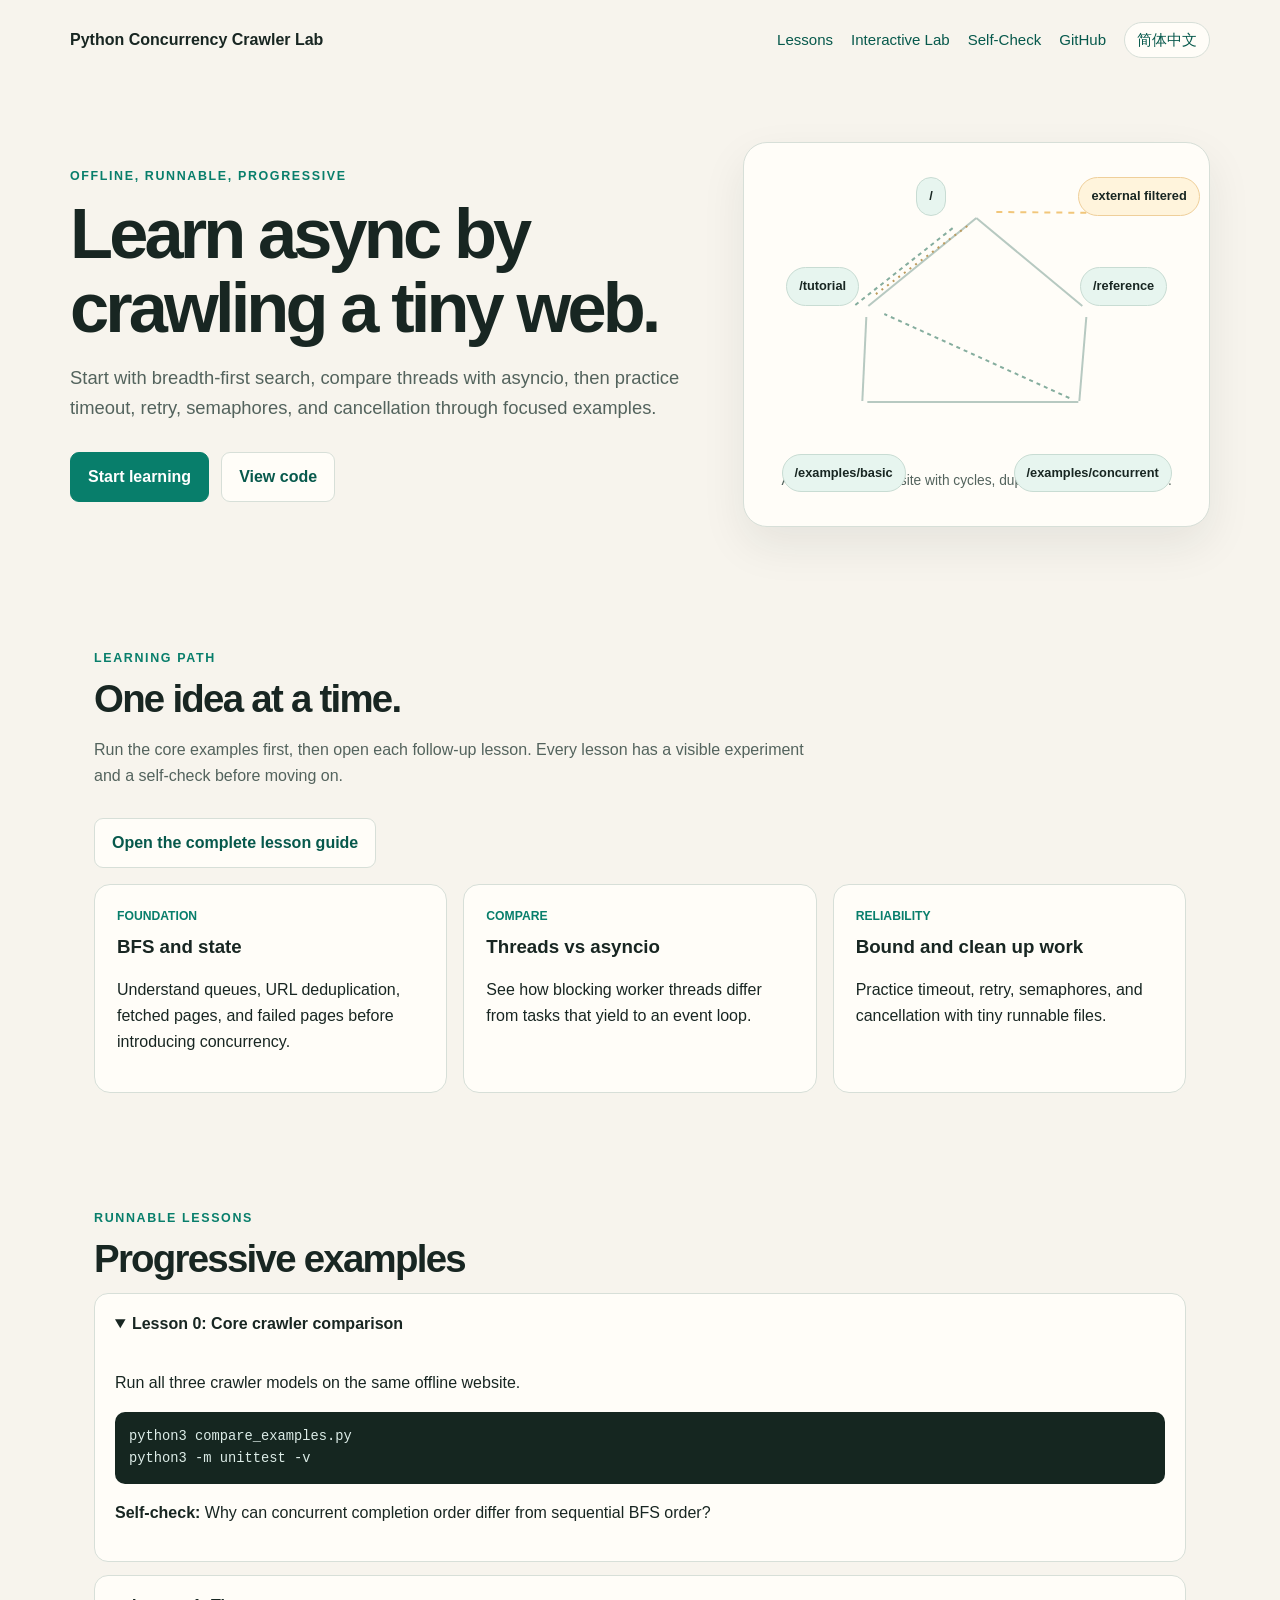
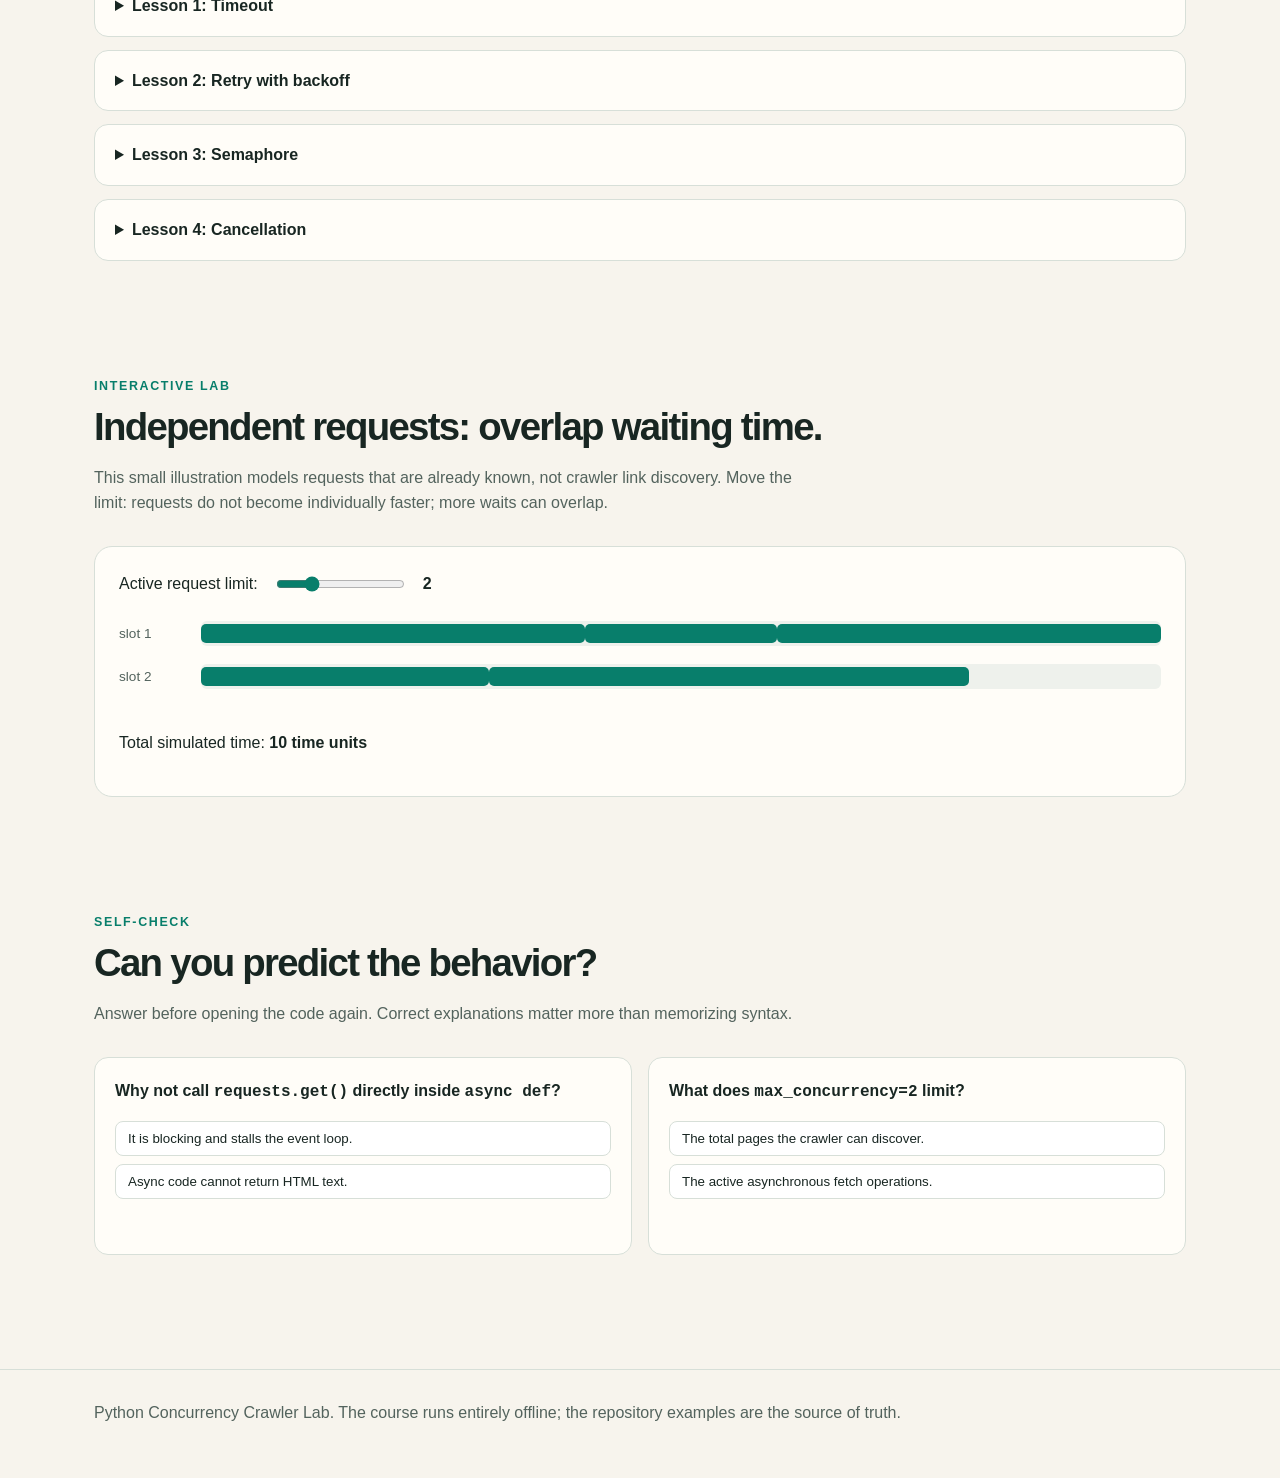
==== docs/index.html @ 7753d3b0 "feat: add progressive lessons and course site" ====
<!doctype html>
<html lang="en">
  <head>
    <meta charset="utf-8">
    <meta name="viewport" content="width=device-width, initial-scale=1">
    <title>Python Concurrency Crawler Lab</title>
    <meta name="description" content="Learn threads and asyncio through an offline web crawler.">
    <link rel="stylesheet" href="assets/styles.css">
    <script defer src="assets/app.js"></script>
  </head>
  <body>
    <header class="shell topbar">
      <a class="brand" href="#">Python Concurrency Crawler Lab</a>
      <nav class="nav">
        <a href="#path">Lessons</a>
        <a href="#interactive">Interactive Lab</a>
        <a href="#check">Self-Check</a>
        <a href="https://github.com/YushengAuggie/python-concurrency-crawler-lab">GitHub</a>
        <a class="lang" href="zh-CN.html">简体中文</a>
      </nav>
    </header>
    <main>
      <section class="shell hero">
        <div>
          <div class="eyebrow">Offline, runnable, progressive</div>
          <h1>Learn async by crawling a tiny web.</h1>
          <p class="lede">Start with breadth-first search, compare threads with asyncio, then practice timeout, retry, semaphores, and cancellation through focused examples.</p>
          <div class="buttons">
            <a class="button primary" href="#path">Start learning</a>
            <a class="button" href="https://github.com/YushengAuggie/python-concurrency-crawler-lab">View code</a>
          </div>
        </div>
        <div class="site-map" aria-label="Five-page example website graph">
          <svg viewBox="0 0 400 286" aria-hidden="true">
            <line x1="200" y1="55" x2="92" y2="143"></line>
            <line x1="200" y1="55" x2="306" y2="143"></line>
            <line x1="90" y1="154" x2="86" y2="238"></line>
            <line x1="310" y1="154" x2="303" y2="238"></line>
            <line x1="91" y1="239" x2="302" y2="239"></line>
            <line class="cycle" x1="79" y1="142" x2="179" y2="63"></line>
            <line class="cycle" x1="293" y1="235" x2="108" y2="151"></line>
            <line class="duplicate" x1="191" y1="63" x2="97" y2="133"></line>
            <line class="filtered" x1="220" y1="49" x2="332" y2="50"></line>
          </svg>
          <span class="node home">/</span>
          <span class="node tutorial">/tutorial</span>
          <span class="node reference">/reference</span>
          <span class="node basic">/examples/basic</span>
          <span class="node concurrent">/examples/concurrent</span>
          <span class="node external">external filtered</span>
          <p class="caption">A deterministic website with cycles, duplicates, and filtered links.</p>
        </div>
      </section>

      <section class="section" id="path">
        <div class="shell">
          <div class="eyebrow">Learning path</div>
          <h2>One idea at a time.</h2>
          <p class="section-intro">Run the core examples first, then open each follow-up lesson. Every lesson has a visible experiment and a self-check before moving on.</p>
          <p><a class="button" href="https://github.com/YushengAuggie/python-concurrency-crawler-lab/blob/main/lessons/README.md">Open the complete lesson guide</a></p>
          <div class="cards">
            <article class="card">
              <div class="tag">Foundation</div>
              <h3>BFS and state</h3>
              <p>Understand queues, URL deduplication, fetched pages, and failed pages before introducing concurrency.</p>
            </article>
            <article class="card">
              <div class="tag">Compare</div>
              <h3>Threads vs asyncio</h3>
              <p>See how blocking worker threads differ from tasks that yield to an event loop.</p>
            </article>
            <article class="card">
              <div class="tag">Reliability</div>
              <h3>Bound and clean up work</h3>
              <p>Practice timeout, retry, semaphores, and cancellation with tiny runnable files.</p>
            </article>
          </div>
        </div>
      </section>

      <section class="section">
        <div class="shell">
          <div class="eyebrow">Runnable lessons</div>
          <h2>Progressive examples</h2>
          <div class="steps">
            <details open>
              <summary>Lesson 0: Core crawler comparison</summary>
              <div class="lesson-body">
                <p>Run all three crawler models on the same offline website.</p>
                <pre><code>python3 compare_examples.py
python3 -m unittest -v</code></pre>
                <p><strong>Self-check:</strong> Why can concurrent completion order differ from sequential BFS order?</p>
              </div>
            </details>
            <details>
              <summary>Lesson 1: Timeout</summary>
              <div class="lesson-body">
                <pre><code>python3 -m lessons.lesson_timeout

return await asyncio.wait_for(
    get_html_content_async(url),
    timeout=timeout_seconds,
)</code></pre>
                <p><strong>Self-check:</strong> Why does non-blocking waiting still require a timeout?</p>
              </div>
            </details>
            <details>
              <summary>Lesson 2: Retry with backoff</summary>
              <div class="lesson-body">
                <pre><code>python3 -m lessons.lesson_retry

delay_seconds = base_delay_seconds * (2 ** (attempt_number - 1))</code></pre>
                <p><strong>Self-check:</strong> Which failures should not be retried?</p>
              </div>
            </details>
            <details>
              <summary>Lesson 3: Semaphore</summary>
              <div class="lesson-body">
                <pre><code>python3 -m lessons.lesson_semaphore

async with semaphore:
    await fetch_page()</code></pre>
                <p><strong>Self-check:</strong> What does an active-request limit leave unbounded?</p>
              </div>
            </details>
            <details>
              <summary>Lesson 4: Cancellation</summary>
              <div class="lesson-body">
                <pre><code>python3 -m lessons.lesson_cancellation

task.cancel()
await asyncio.gather(task, return_exceptions=True)</code></pre>
                <p><strong>Self-check:</strong> Why should cancelled tasks still be awaited?</p>
              </div>
            </details>
          </div>
        </div>
      </section>

      <section class="section" id="interactive">
        <div class="shell">
          <div class="eyebrow">Interactive lab</div>
          <h2>Independent requests: overlap waiting time.</h2>
          <p class="section-intro">This small illustration models requests that are already known, not crawler link discovery. Move the limit: requests do not become individually faster; more waits can overlap.</p>
          <div class="timeline-lab" data-slot-label="slot" data-page-label="Page" data-time-label="time units">
            <label class="control">
              Active request limit:
              <input id="concurrency" type="range" min="1" max="5" value="2">
              <strong id="concurrency-value">2</strong>
            </label>
            <div class="timeline" id="timeline" aria-live="polite"></div>
            <p>Total simulated time: <span class="metric" id="elapsed"></span></p>
          </div>
        </div>
      </section>

      <section class="section" id="check">
        <div class="shell">
          <div class="eyebrow">Self-check</div>
          <h2>Can you predict the behavior?</h2>
          <p class="section-intro">Answer before opening the code again. Correct explanations matter more than memorizing syntax.</p>
          <div class="quiz-grid">
            <article class="quiz" data-success="Correct. The event loop must remain free to advance other tasks." data-retry="Try again: focus on what blocks the event loop.">
              <p>Why not call <code>requests.get()</code> directly inside <code>async def</code>?</p>
              <div class="choices">
                <button class="choice" data-correct="true">It is blocking and stalls the event loop.</button>
                <button class="choice" data-correct="false">Async code cannot return HTML text.</button>
              </div>
              <div class="feedback"></div>
            </article>
            <article class="quiz" data-success="Correct. A separate page/depth limit is needed for total growth." data-retry="Try again: in-flight work and discovered work are different states.">
              <p>What does <code>max_concurrency=2</code> limit?</p>
              <div class="choices">
                <button class="choice" data-correct="false">The total pages the crawler can discover.</button>
                <button class="choice" data-correct="true">The active asynchronous fetch operations.</button>
              </div>
              <div class="feedback"></div>
            </article>
          </div>
        </div>
      </section>
    </main>
    <footer>
      <div class="shell">Python Concurrency Crawler Lab. The course runs entirely offline; the repository examples are the source of truth.</div>
    </footer>
  </body>
</html>
---- docs/assets/styles.css ----
:root {
  --background: #f7f4ed;
  --surface: #fffdf8;
  --ink: #182622;
  --muted: #53635d;
  --accent: #087e6b;
  --accent-dark: #07594c;
  --highlight: #e7f5ef;
  --line: #d7dfd8;
  --warm: #f1c67a;
  --danger: #b34b3d;
  --shadow: 0 18px 45px rgba(24, 38, 34, 0.08);
}

* {
  box-sizing: border-box;
}

html {
  scroll-behavior: smooth;
}

body {
  margin: 0;
  color: var(--ink);
  background: var(--background);
  font-family: Inter, "Avenir Next", "Segoe UI", Arial, sans-serif;
  line-height: 1.6;
}

a {
  color: var(--accent-dark);
}

code,
pre {
  font-family: "SFMono-Regular", "Cascadia Code", Consolas, monospace;
}

.shell {
  max-width: 1140px;
  margin: 0 auto;
  padding: 0 24px;
}

.topbar {
  display: flex;
  align-items: center;
  justify-content: space-between;
  padding: 22px 0;
  gap: 16px;
}

.brand {
  color: var(--ink);
  font-size: 1rem;
  font-weight: 700;
  text-decoration: none;
}

.nav {
  display: flex;
  flex-wrap: wrap;
  gap: 18px;
  align-items: center;
}

.nav a {
  font-size: 0.94rem;
  text-decoration: none;
}

.lang {
  border: 1px solid var(--line);
  background: var(--surface);
  border-radius: 999px;
  padding: 5px 12px;
}

.hero {
  display: grid;
  grid-template-columns: 1.15fr 0.85fr;
  gap: 42px;
  align-items: center;
  padding: 62px 0 64px;
}

.eyebrow {
  color: var(--accent);
  font-size: 0.78rem;
  font-weight: 700;
  letter-spacing: 0.13em;
  text-transform: uppercase;
}

h1 {
  margin: 10px 0 16px;
  font-size: clamp(2.6rem, 5.6vw, 4.4rem);
  line-height: 1.05;
  letter-spacing: -0.055em;
}

.lede {
  max-width: 610px;
  color: var(--muted);
  font-size: 1.15rem;
}

.buttons {
  display: flex;
  flex-wrap: wrap;
  gap: 12px;
  margin-top: 30px;
}

.button {
  display: inline-block;
  padding: 11px 17px;
  border-radius: 9px;
  border: 1px solid var(--line);
  background: var(--surface);
  font-weight: 650;
  text-decoration: none;
}

.button.primary {
  color: white;
  border-color: var(--accent);
  background: var(--accent);
}

.site-map {
  position: relative;
  min-height: 326px;
  padding: 20px;
  border: 1px solid var(--line);
  border-radius: 24px;
  background: var(--surface);
  box-shadow: var(--shadow);
}

.site-map svg {
  width: 100%;
  height: 286px;
}

.site-map line {
  stroke: #b7c9c1;
  stroke-width: 2;
}

.site-map line.filtered {
  stroke-dasharray: 6 6;
  stroke: var(--warm);
}

.site-map line.cycle {
  stroke: #85ad9e;
  stroke-dasharray: 4 4;
}

.site-map line.duplicate {
  stroke: #bd9b5d;
  stroke-dasharray: 2 5;
}

.node {
  position: absolute;
  padding: 8px 12px;
  border: 1px solid #c8dcd3;
  border-radius: 999px;
  background: var(--highlight);
  font-size: 0.8rem;
  font-weight: 650;
}

.node.home { left: 37%; top: 34px; }
.node.tutorial { left: 9%; top: 124px; }
.node.reference { right: 9%; top: 124px; }
.node.basic { left: 8%; bottom: 34px; }
.node.concurrent { right: 8%; bottom: 34px; }
.node.external {
  right: 2%;
  top: 34px;
  border-color: #efcf9a;
  background: #fff4dc;
}

.caption {
  color: var(--muted);
  font-size: 0.86rem;
  text-align: center;
}

.section {
  padding: 58px 0;
}

.section h2 {
  margin: 8px 0 12px;
  font-size: clamp(1.8rem, 3vw, 2.45rem);
  letter-spacing: -0.045em;
  line-height: 1.15;
}

.section-intro {
  max-width: 720px;
  margin-bottom: 30px;
  color: var(--muted);
}

.cards {
  display: grid;
  grid-template-columns: repeat(3, minmax(0, 1fr));
  gap: 16px;
}

.card {
  padding: 22px;
  border: 1px solid var(--line);
  border-radius: 16px;
  background: var(--surface);
}

.card h3 {
  margin: 5px 0 10px;
}

.tag {
  color: var(--accent);
  font-size: 0.76rem;
  font-weight: 700;
  text-transform: uppercase;
}

.steps {
  display: grid;
  gap: 13px;
}

details {
  overflow: hidden;
  border: 1px solid var(--line);
  border-radius: 14px;
  background: var(--surface);
}

summary {
  cursor: pointer;
  padding: 17px 20px;
  font-weight: 700;
}

.lesson-body {
  padding: 0 20px 20px;
}

pre {
  overflow-x: auto;
  margin: 14px 0;
  padding: 14px;
  border-radius: 10px;
  color: #dcece7;
  background: #152620;
  font-size: 0.86rem;
}

.timeline-lab {
  display: grid;
  gap: 20px;
  padding: 24px;
  border: 1px solid var(--line);
  border-radius: 18px;
  background: var(--surface);
}

.control {
  display: flex;
  flex-wrap: wrap;
  align-items: center;
  gap: 16px;
}

input[type="range"] {
  accent-color: var(--accent);
}

.timeline {
  display: grid;
  gap: 8px;
}

.lane {
  display: flex;
  align-items: center;
  gap: 12px;
  min-height: 35px;
}

.lane-label {
  width: 70px;
  color: var(--muted);
  font-size: 0.85rem;
}

.track {
  position: relative;
  flex: 1;
  height: 25px;
  border-radius: 6px;
  background: #eef1ec;
}

.request {
  position: absolute;
  top: 3px;
  bottom: 3px;
  border-radius: 5px;
  background: var(--accent);
}

.metric {
  font-weight: 700;
}

.quiz-grid {
  display: grid;
  grid-template-columns: repeat(2, minmax(0, 1fr));
  gap: 16px;
}

.quiz {
  padding: 20px;
  border: 1px solid var(--line);
  border-radius: 14px;
  background: var(--surface);
}

.quiz p {
  margin-top: 0;
  font-weight: 650;
}

.choices {
  display: grid;
  gap: 8px;
}

.choice {
  cursor: pointer;
  padding: 9px 12px;
  border: 1px solid var(--line);
  border-radius: 8px;
  color: var(--ink);
  background: white;
  text-align: left;
}

.choice.correct {
  border-color: var(--accent);
  background: var(--highlight);
}

.choice.incorrect {
  border-color: var(--danger);
  background: #fcf1ef;
}

.feedback {
  min-height: 25px;
  margin: 10px 0 0;
  color: var(--muted);
  font-size: 0.9rem;
}

footer {
  margin-top: 56px;
  padding: 30px 0 54px;
  border-top: 1px solid var(--line);
  color: var(--muted);
}

@media (max-width: 860px) {
  .hero,
  .cards,
  .quiz-grid {
    grid-template-columns: 1fr;
  }

  .hero {
    padding-top: 28px;
  }
}
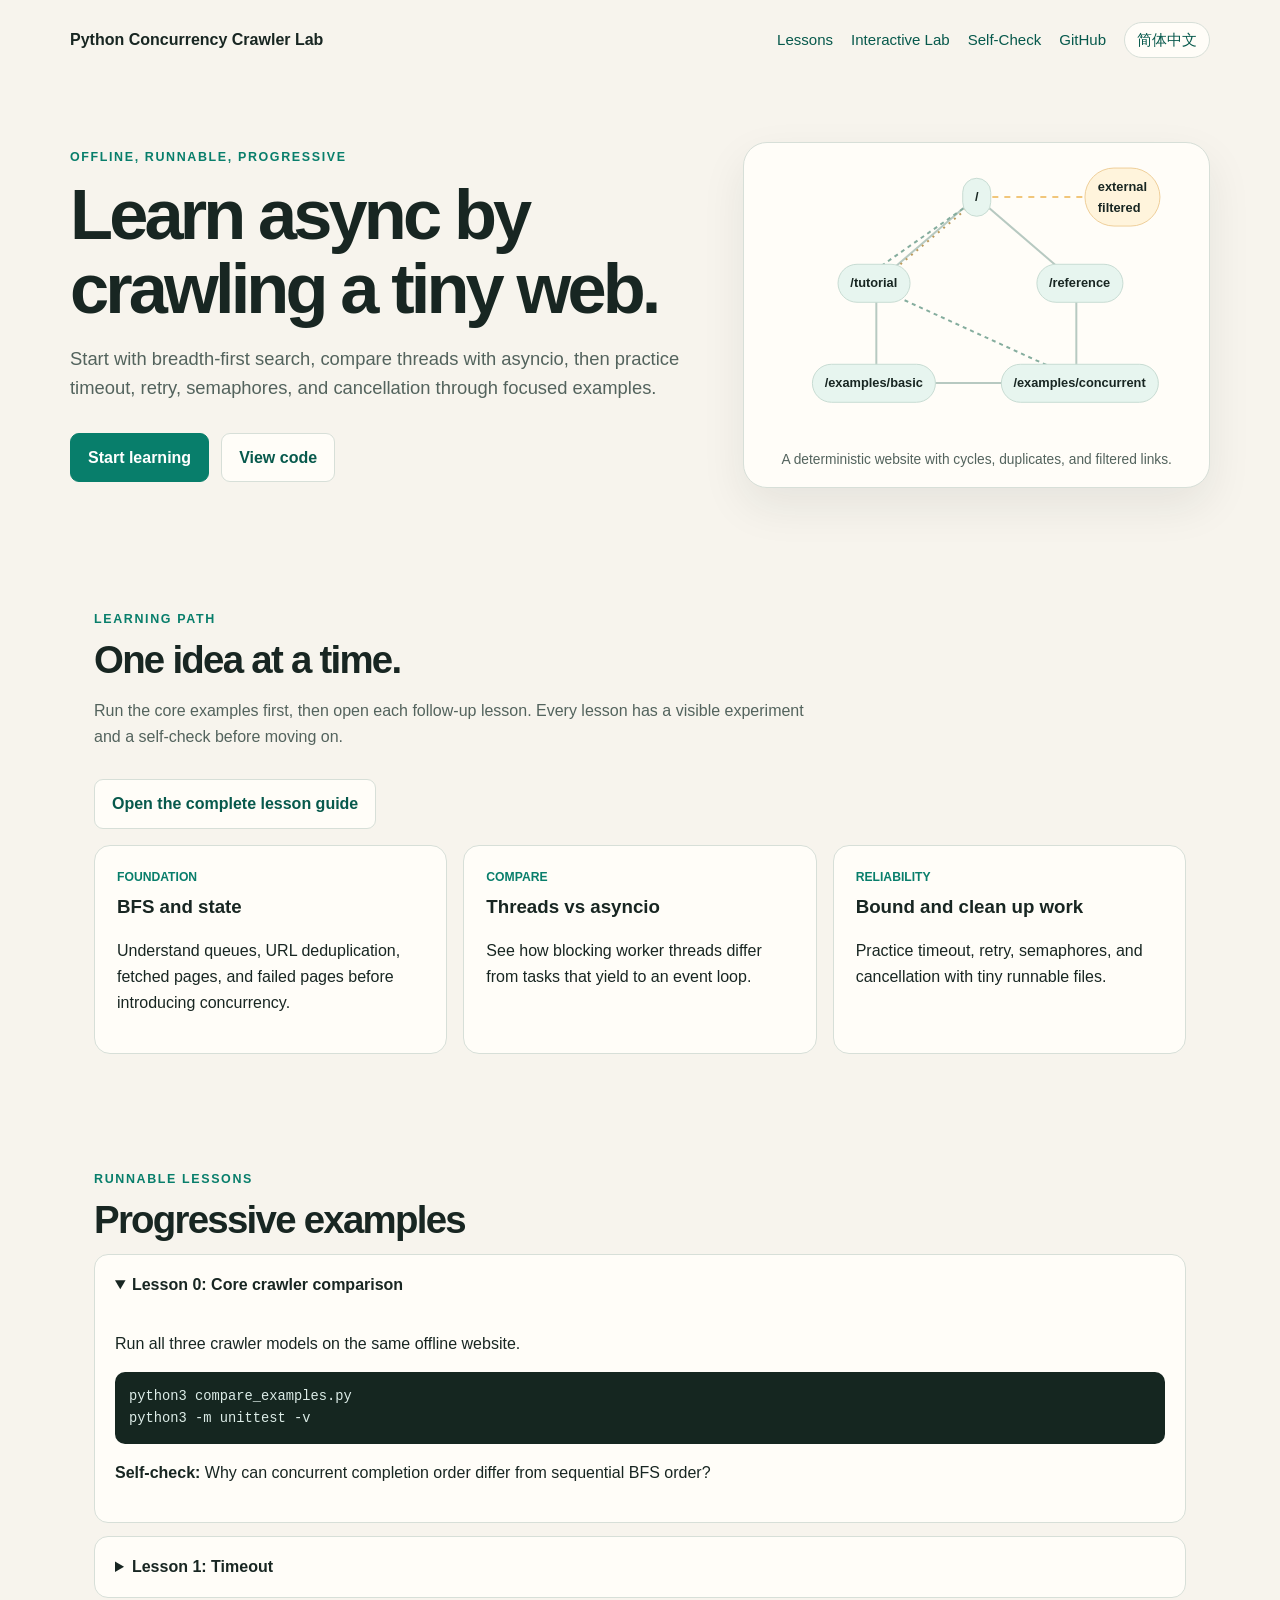
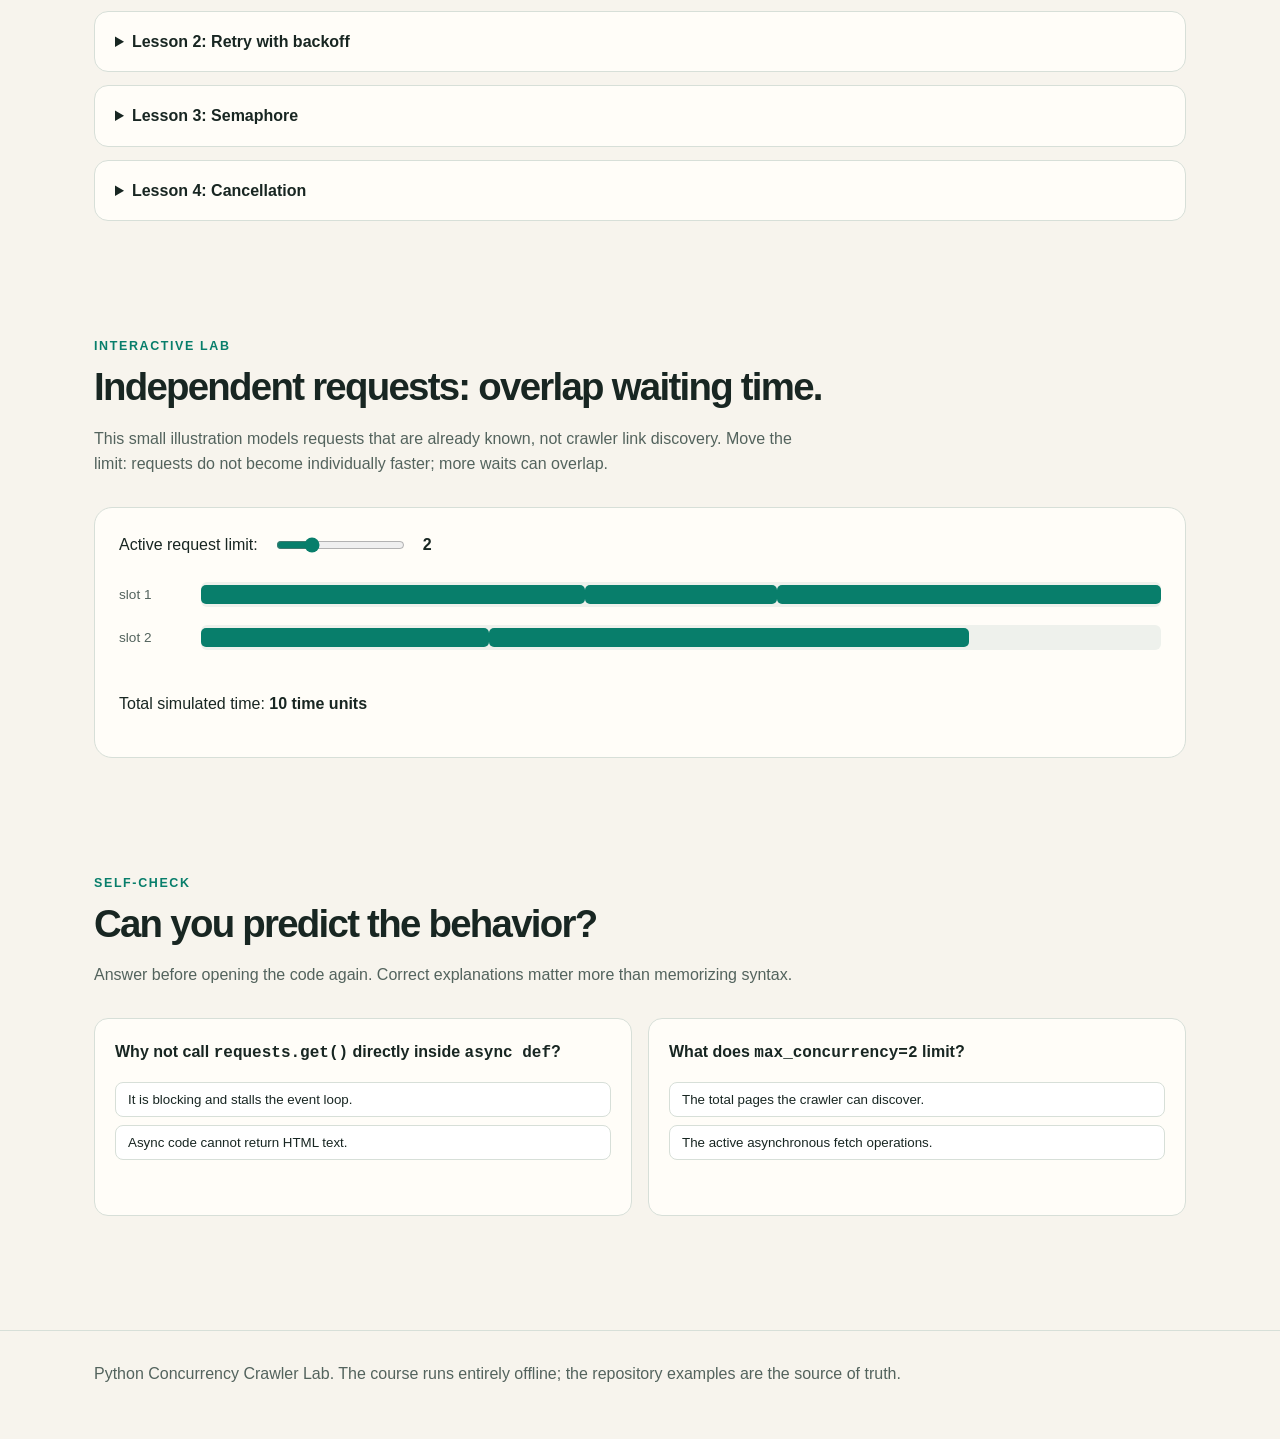
==== commit d2188f06: "fix(site): align example website diagram" ====
--- a/docs/index.html
+++ b/docs/index.html
@@ -31,23 +31,25 @@
           </div>
         </div>
         <div class="site-map" aria-label="Five-page example website graph">
-          <svg viewBox="0 0 400 286" aria-hidden="true">
-            <line x1="200" y1="55" x2="92" y2="143"></line>
-            <line x1="200" y1="55" x2="306" y2="143"></line>
-            <line x1="90" y1="154" x2="86" y2="238"></line>
-            <line x1="310" y1="154" x2="303" y2="238"></line>
-            <line x1="91" y1="239" x2="302" y2="239"></line>
-            <line class="cycle" x1="79" y1="142" x2="179" y2="63"></line>
-            <line class="cycle" x1="293" y1="235" x2="108" y2="151"></line>
-            <line class="duplicate" x1="191" y1="63" x2="97" y2="133"></line>
-            <line class="filtered" x1="220" y1="49" x2="332" y2="50"></line>
-          </svg>
-          <span class="node home">/</span>
-          <span class="node tutorial">/tutorial</span>
-          <span class="node reference">/reference</span>
-          <span class="node basic">/examples/basic</span>
-          <span class="node concurrent">/examples/concurrent</span>
-          <span class="node external">external filtered</span>
+          <div class="graph">
+            <svg viewBox="0 0 420 270" aria-hidden="true">
+              <line x1="210" y1="34" x2="110" y2="120"></line>
+              <line x1="210" y1="34" x2="310" y2="120"></line>
+              <line x1="110" y1="120" x2="110" y2="220"></line>
+              <line x1="310" y1="120" x2="310" y2="220"></line>
+              <line x1="110" y1="220" x2="310" y2="220"></line>
+              <line class="cycle" x1="102" y1="112" x2="202" y2="42"></line>
+              <line class="cycle" x1="302" y1="212" x2="118" y2="128"></line>
+              <line class="duplicate" x1="200" y1="46" x2="101" y2="129"></line>
+              <line class="filtered" x1="226" y1="34" x2="352" y2="34"></line>
+            </svg>
+            <span class="node home">/</span>
+            <span class="node tutorial">/tutorial</span>
+            <span class="node reference">/reference</span>
+            <span class="node basic">/examples/basic</span>
+            <span class="node concurrent">/examples/concurrent</span>
+            <span class="node external">external filtered</span>
+          </div>
           <p class="caption">A deterministic website with cycles, duplicates, and filtered links.</p>
         </div>
       </section>
--- a/docs/assets/styles.css
+++ b/docs/assets/styles.css
@@ -130,42 +130,47 @@
 }
 
 .site-map {
+  padding: 20px 18px 16px;
+  border: 1px solid var(--line);
+  border-radius: 24px;
+  background: var(--surface);
+  box-shadow: var(--shadow);
+}
+
+.graph {
   position: relative;
-  min-height: 326px;
-  padding: 20px;
-  border: 1px solid var(--line);
-  border-radius: 24px;
-  background: var(--surface);
-  box-shadow: var(--shadow);
-}
-
-.site-map svg {
+  height: 270px;
+}
+
+.graph svg {
+  display: block;
   width: 100%;
-  height: 286px;
-}
-
-.site-map line {
+  height: 270px;
+}
+
+.graph line {
   stroke: #b7c9c1;
   stroke-width: 2;
 }
 
-.site-map line.filtered {
+.graph line.filtered {
   stroke-dasharray: 6 6;
   stroke: var(--warm);
 }
 
-.site-map line.cycle {
+.graph line.cycle {
   stroke: #85ad9e;
   stroke-dasharray: 4 4;
 }
 
-.site-map line.duplicate {
+.graph line.duplicate {
   stroke: #bd9b5d;
   stroke-dasharray: 2 5;
 }
 
 .node {
   position: absolute;
+  transform: translate(-50%, -50%);
   padding: 8px 12px;
   border: 1px solid #c8dcd3;
   border-radius: 999px;
@@ -174,19 +179,20 @@
   font-weight: 650;
 }
 
-.node.home { left: 37%; top: 34px; }
-.node.tutorial { left: 9%; top: 124px; }
-.node.reference { right: 9%; top: 124px; }
-.node.basic { left: 8%; bottom: 34px; }
-.node.concurrent { right: 8%; bottom: 34px; }
+.node.home { left: 50%; top: 34px; }
+.node.tutorial { left: 26%; top: 120px; }
+.node.reference { left: 74%; top: 120px; }
+.node.basic { left: 26%; top: 220px; }
+.node.concurrent { left: 74%; top: 220px; }
 .node.external {
-  right: 2%;
+  left: 84%;
   top: 34px;
   border-color: #efcf9a;
   background: #fff4dc;
 }
 
 .caption {
+  margin: 16px 8px 0;
   color: var(--muted);
   font-size: 0.86rem;
   text-align: center;
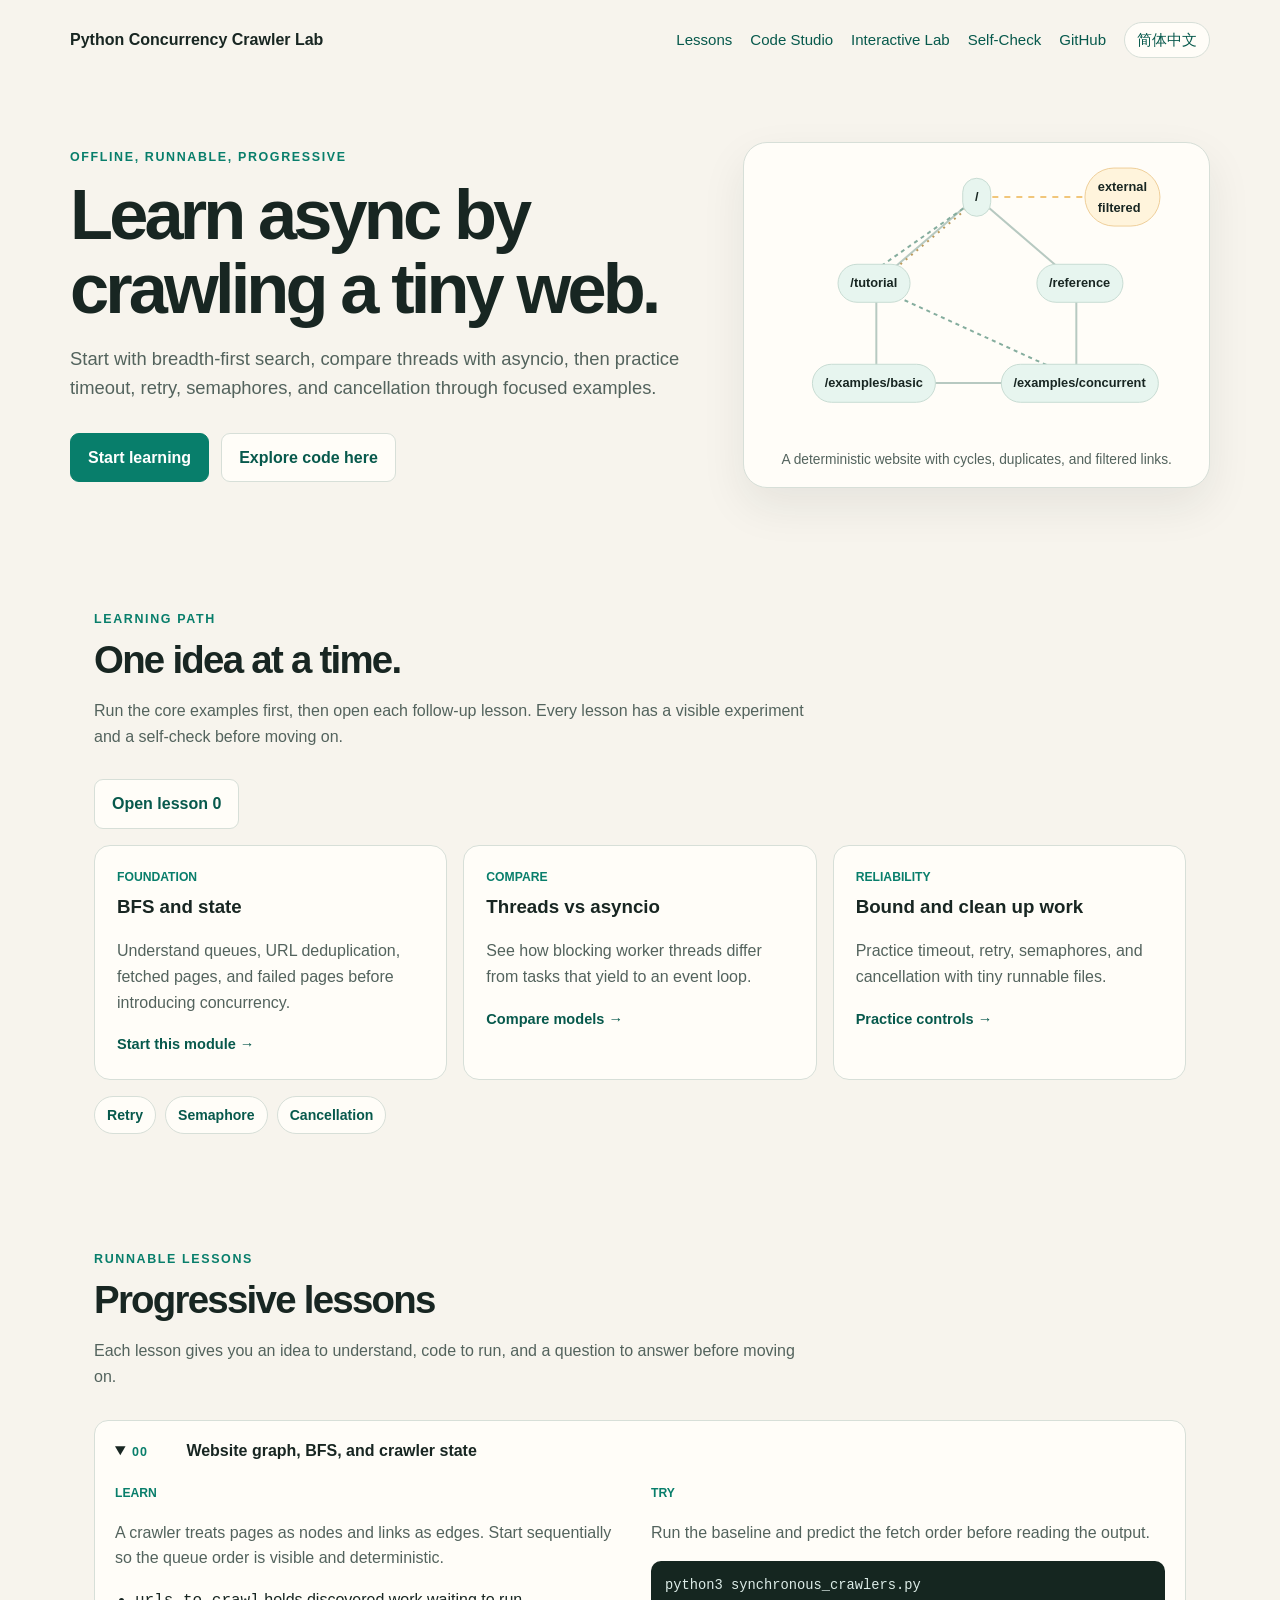
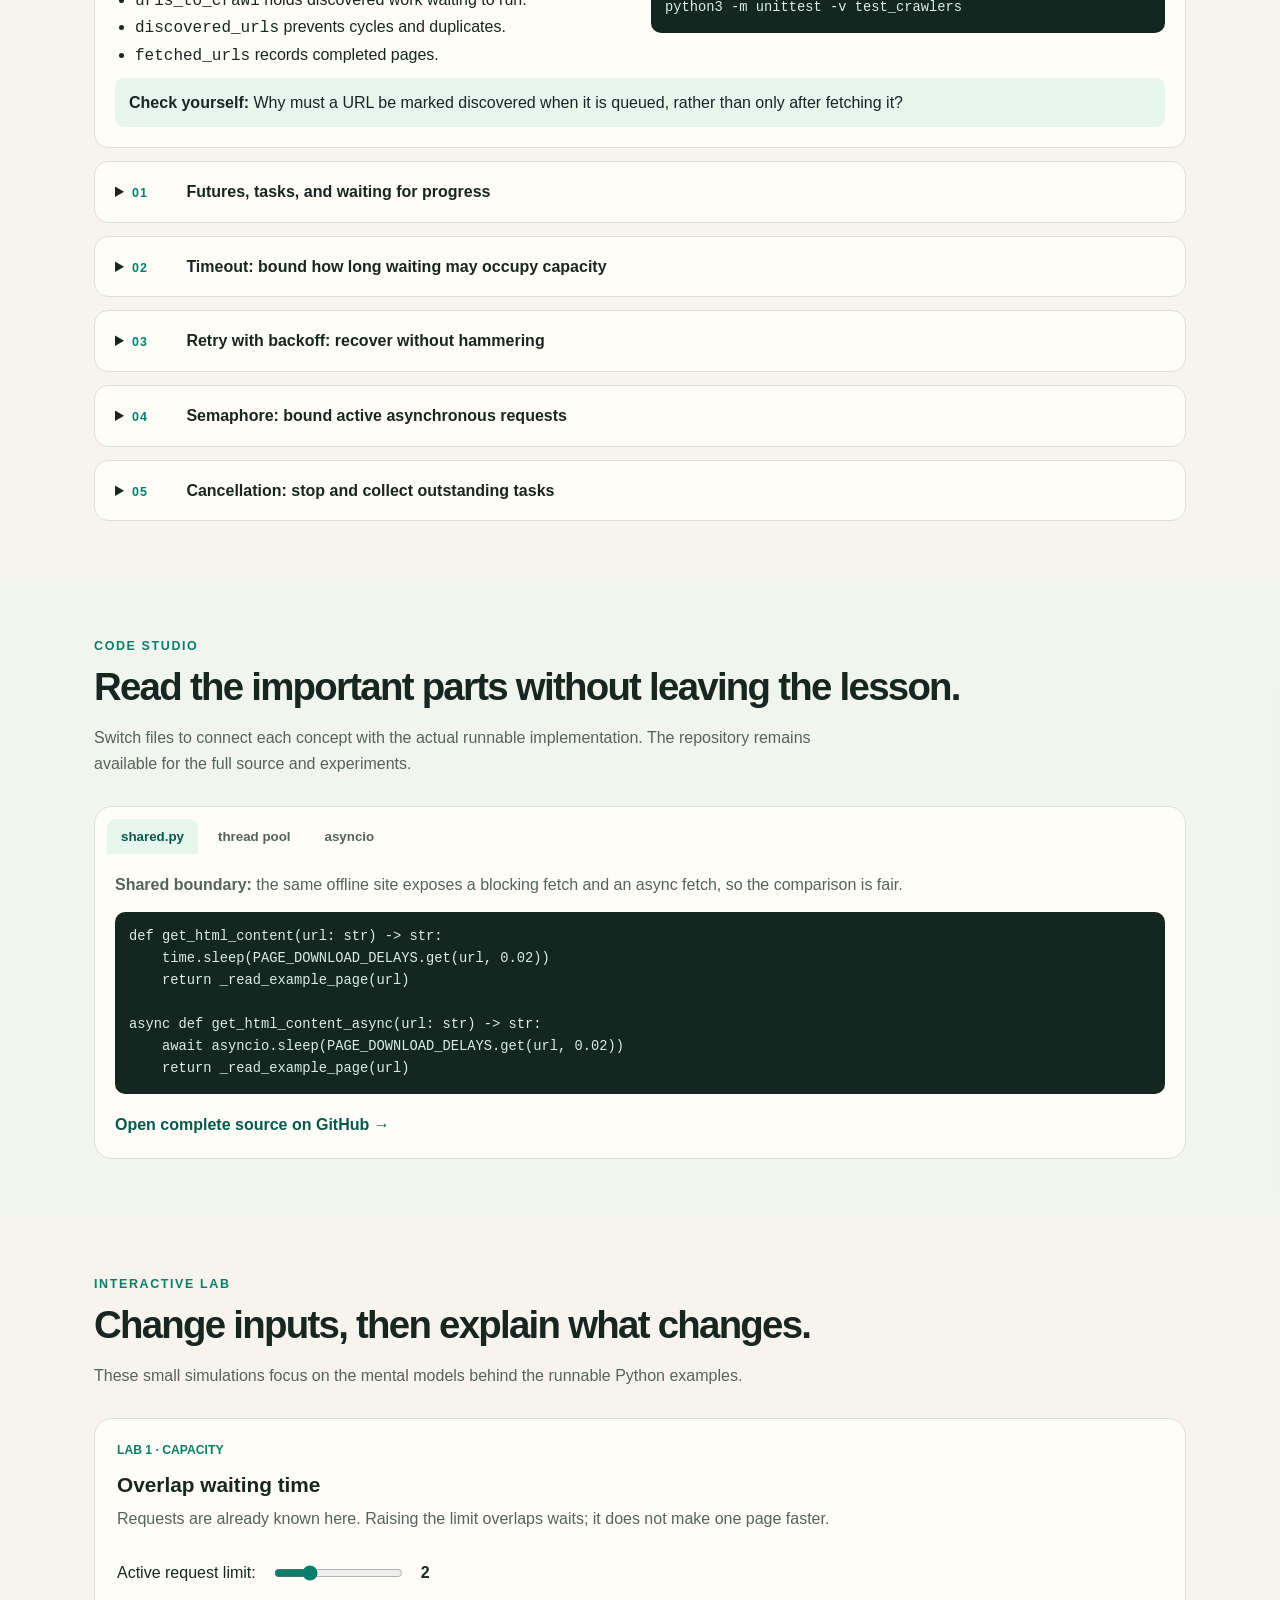
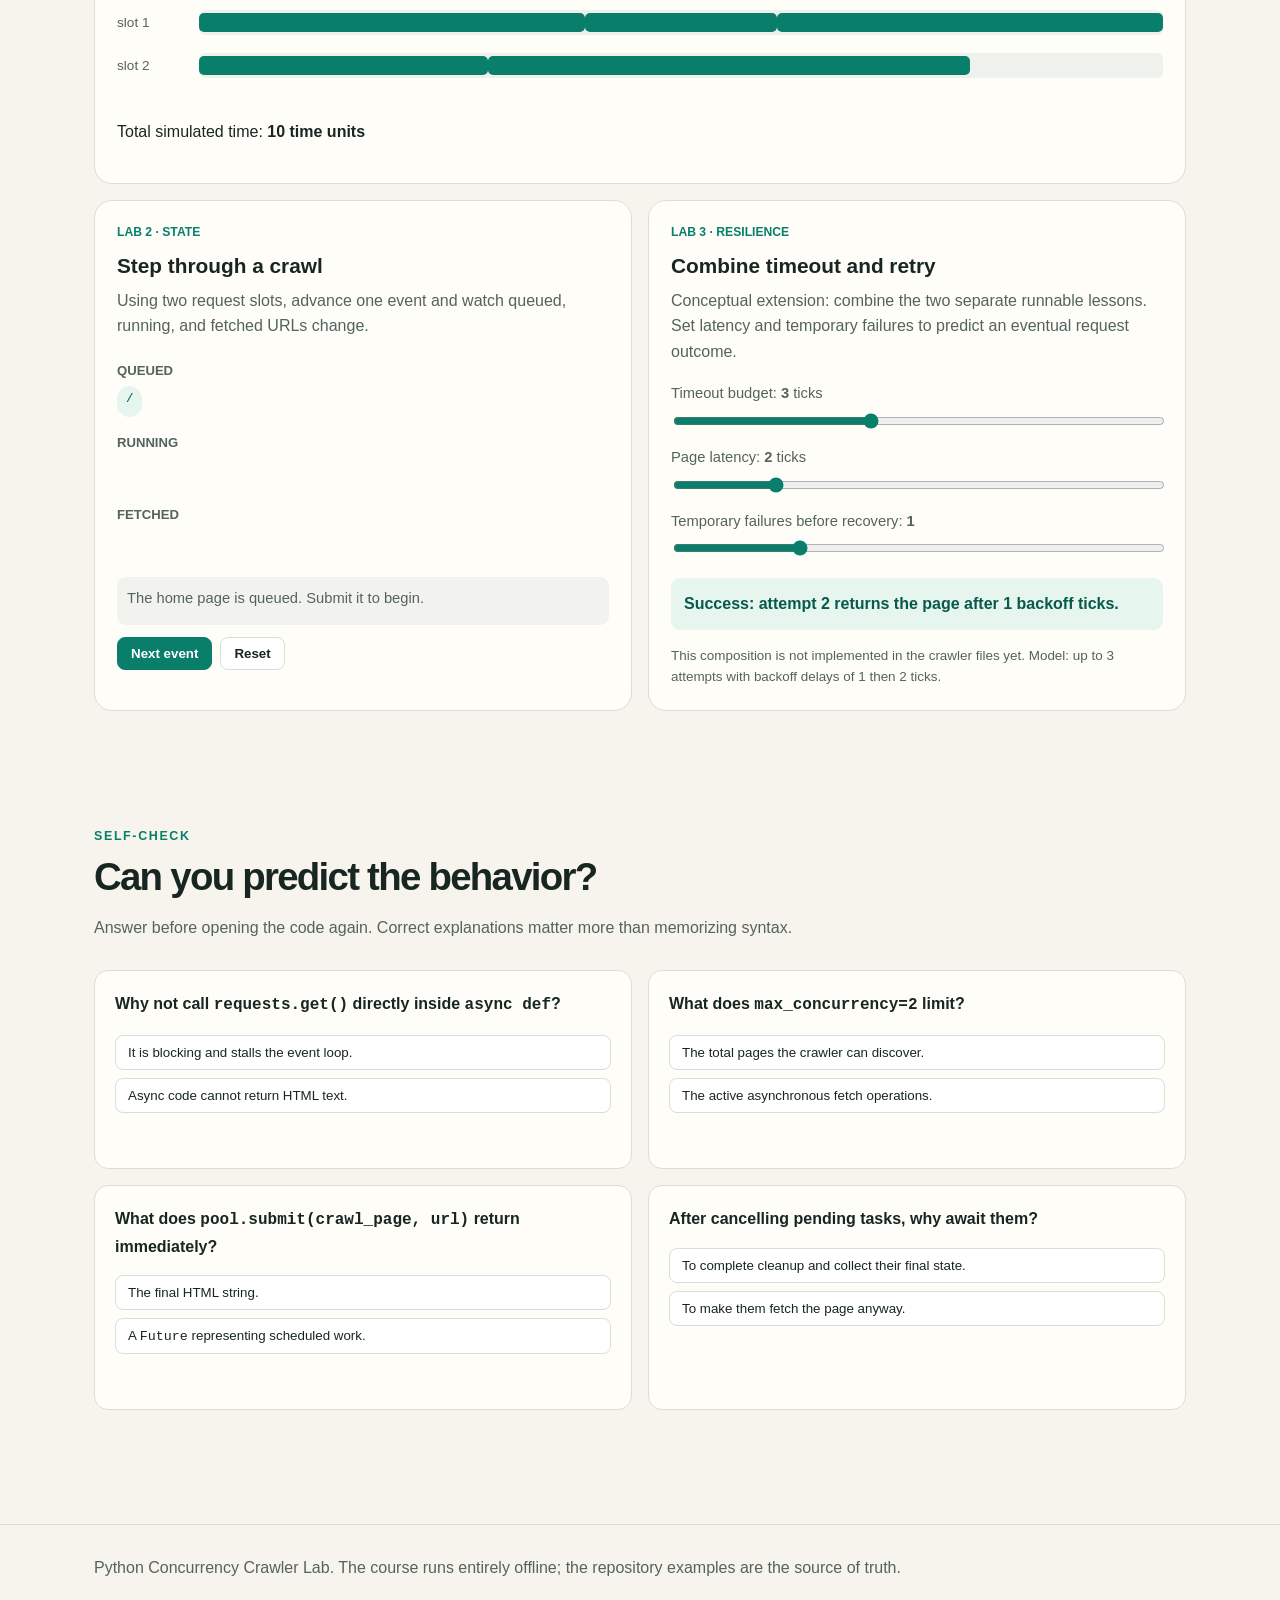
==== commit 045f0a14: "feat(site): expand interactive course experience" ====
--- a/docs/index.html
+++ b/docs/index.html
@@ -13,6 +13,7 @@
       <a class="brand" href="#">Python Concurrency Crawler Lab</a>
       <nav class="nav">
         <a href="#path">Lessons</a>
+        <a href="#code">Code Studio</a>
         <a href="#interactive">Interactive Lab</a>
         <a href="#check">Self-Check</a>
         <a href="https://github.com/YushengAuggie/python-concurrency-crawler-lab">GitHub</a>
@@ -27,7 +28,7 @@
           <p class="lede">Start with breadth-first search, compare threads with asyncio, then practice timeout, retry, semaphores, and cancellation through focused examples.</p>
           <div class="buttons">
             <a class="button primary" href="#path">Start learning</a>
-            <a class="button" href="https://github.com/YushengAuggie/python-concurrency-crawler-lab">View code</a>
+            <a class="button" href="#code">Explore code here</a>
           </div>
         </div>
         <div class="site-map" aria-label="Five-page example website graph">
@@ -59,99 +60,273 @@
           <div class="eyebrow">Learning path</div>
           <h2>One idea at a time.</h2>
           <p class="section-intro">Run the core examples first, then open each follow-up lesson. Every lesson has a visible experiment and a self-check before moving on.</p>
-          <p><a class="button" href="https://github.com/YushengAuggie/python-concurrency-crawler-lab/blob/main/lessons/README.md">Open the complete lesson guide</a></p>
+          <p><a class="button" href="#lesson-foundation">Open lesson 0</a></p>
           <div class="cards">
-            <article class="card">
+            <a class="card" href="#lesson-foundation">
               <div class="tag">Foundation</div>
               <h3>BFS and state</h3>
               <p>Understand queues, URL deduplication, fetched pages, and failed pages before introducing concurrency.</p>
-            </article>
-            <article class="card">
+              <span class="card-action">Start this module &rarr;</span>
+            </a>
+            <a class="card" href="#lesson-models">
               <div class="tag">Compare</div>
               <h3>Threads vs asyncio</h3>
               <p>See how blocking worker threads differ from tasks that yield to an event loop.</p>
-            </article>
-            <article class="card">
+              <span class="card-action">Compare models &rarr;</span>
+            </a>
+            <a class="card" href="#lesson-reliability">
               <div class="tag">Reliability</div>
               <h3>Bound and clean up work</h3>
               <p>Practice timeout, retry, semaphores, and cancellation with tiny runnable files.</p>
-            </article>
-          </div>
+              <span class="card-action">Practice controls &rarr;</span>
+            </a>
+          </div>
+          <nav class="lesson-shortcuts" aria-label="Reliability lesson shortcuts">
+            <a href="#lesson-retry">Retry</a>
+            <a href="#lesson-semaphore">Semaphore</a>
+            <a href="#lesson-cancellation">Cancellation</a>
+          </nav>
         </div>
       </section>
 
       <section class="section">
         <div class="shell">
           <div class="eyebrow">Runnable lessons</div>
-          <h2>Progressive examples</h2>
+          <h2>Progressive lessons</h2>
+          <p class="section-intro">Each lesson gives you an idea to understand, code to run, and a question to answer before moving on.</p>
           <div class="steps">
-            <details open>
-              <summary>Lesson 0: Core crawler comparison</summary>
-              <div class="lesson-body">
-                <p>Run all three crawler models on the same offline website.</p>
-                <pre><code>python3 compare_examples.py
-python3 -m unittest -v</code></pre>
-                <p><strong>Self-check:</strong> Why can concurrent completion order differ from sequential BFS order?</p>
-              </div>
-            </details>
-            <details>
-              <summary>Lesson 1: Timeout</summary>
-              <div class="lesson-body">
-                <pre><code>python3 -m lessons.lesson_timeout
+            <details id="lesson-foundation" open>
+              <summary><span class="lesson-number">00</span> Website graph, BFS, and crawler state</summary>
+              <div class="lesson-body">
+                <div class="lesson-grid">
+                  <div>
+                    <div class="tag">Learn</div>
+                    <p>A crawler treats pages as nodes and links as edges. Start sequentially so the queue order is visible and deterministic.</p>
+                    <ul>
+                      <li><code>urls_to_crawl</code> holds discovered work waiting to run.</li>
+                      <li><code>discovered_urls</code> prevents cycles and duplicates.</li>
+                      <li><code>fetched_urls</code> records completed pages.</li>
+                    </ul>
+                  </div>
+                  <div>
+                    <div class="tag">Try</div>
+                    <p>Run the baseline and predict the fetch order before reading the output.</p>
+                    <pre><code>python3 synchronous_crawlers.py
+python3 -m unittest -v test_crawlers</code></pre>
+                  </div>
+                </div>
+                <p class="challenge"><strong>Check yourself:</strong> Why must a URL be marked discovered when it is queued, rather than only after fetching it?</p>
+              </div>
+            </details>
+            <details id="lesson-models">
+              <summary><span class="lesson-number">01</span> Futures, tasks, and waiting for progress</summary>
+              <div class="lesson-body">
+                <div class="lesson-grid">
+                  <div>
+                    <div class="tag">Compare</div>
+                    <p>A thread pool runs blocking fetch functions in worker threads and returns <code>Future</code> handles. Asyncio schedules <code>Task</code> objects that yield at <code>await</code>.</p>
+                    <p>Both versions keep bounded in-flight work and react when the first operation completes.</p>
+                  </div>
+                  <div>
+                    <div class="tag">Run</div>
+                    <pre><code>python3 compare_examples.py
+
+# Find the matching ideas:
+wait(..., FIRST_COMPLETED)
+asyncio.wait(..., FIRST_COMPLETED)</code></pre>
+                  </div>
+                </div>
+                <p class="challenge"><strong>Check yourself:</strong> Why can completion order differ from sequential BFS order, even if every reachable URL is still found?</p>
+              </div>
+            </details>
+            <details id="lesson-reliability">
+              <summary><span class="lesson-number">02</span> Timeout: bound how long waiting may occupy capacity</summary>
+              <div class="lesson-body">
+                <div class="lesson-grid">
+                  <div>
+                    <div class="tag">Learn</div>
+                    <p>Non-blocking waiting still consumes a request slot. A timeout prevents one slow page from holding capacity indefinitely.</p>
+                  </div>
+                  <div>
+                    <div class="tag">Try</div>
+                    <pre><code>python3 -m lessons.lesson_timeout
 
 return await asyncio.wait_for(
     get_html_content_async(url),
     timeout=timeout_seconds,
 )</code></pre>
-                <p><strong>Self-check:</strong> Why does non-blocking waiting still require a timeout?</p>
-              </div>
-            </details>
-            <details>
-              <summary>Lesson 2: Retry with backoff</summary>
-              <div class="lesson-body">
-                <pre><code>python3 -m lessons.lesson_retry
-
-delay_seconds = base_delay_seconds * (2 ** (attempt_number - 1))</code></pre>
-                <p><strong>Self-check:</strong> Which failures should not be retried?</p>
-              </div>
-            </details>
-            <details>
-              <summary>Lesson 3: Semaphore</summary>
-              <div class="lesson-body">
-                <pre><code>python3 -m lessons.lesson_semaphore
+                  </div>
+                </div>
+                <p class="challenge"><strong>Experiment:</strong> Lower the timeout below the simulated page delay. What result should the crawler record?</p>
+              </div>
+            </details>
+            <details id="lesson-retry">
+              <summary><span class="lesson-number">03</span> Retry with backoff: recover without hammering</summary>
+              <div class="lesson-body">
+                <div class="lesson-grid">
+                  <div>
+                    <div class="tag">Learn</div>
+                    <p>Retry only temporary failures. Exponential backoff spaces later attempts so a struggling service has time to recover.</p>
+                  </div>
+                  <div>
+                    <div class="tag">Try</div>
+                    <pre><code>python3 -m lessons.lesson_retry
+
+delay_seconds = base_delay_seconds * (
+    2 ** (attempt_number - 1)
+)</code></pre>
+                  </div>
+                </div>
+                <p class="challenge"><strong>Check yourself:</strong> Why should a malformed URL or permission failure generally not be retried?</p>
+              </div>
+            </details>
+            <details id="lesson-semaphore">
+              <summary><span class="lesson-number">04</span> Semaphore: bound active asynchronous requests</summary>
+              <div class="lesson-body">
+                <div class="lesson-grid">
+                  <div>
+                    <div class="tag">Learn</div>
+                    <p>A semaphore caps work inside the protected fetch region. It protects a service from a burst, but does not limit how many URLs have been discovered.</p>
+                  </div>
+                  <div>
+                    <div class="tag">Try</div>
+                    <pre><code>python3 -m lessons.lesson_semaphore
 
 async with semaphore:
     await fetch_page()</code></pre>
-                <p><strong>Self-check:</strong> What does an active-request limit leave unbounded?</p>
-              </div>
-            </details>
-            <details>
-              <summary>Lesson 4: Cancellation</summary>
-              <div class="lesson-body">
-                <pre><code>python3 -m lessons.lesson_cancellation
+                  </div>
+                </div>
+                <p class="challenge"><strong>Check yourself:</strong> What separate limit would stop a huge website from growing the crawl frontier?</p>
+              </div>
+            </details>
+            <details id="lesson-cancellation">
+              <summary><span class="lesson-number">05</span> Cancellation: stop and collect outstanding tasks</summary>
+              <div class="lesson-body">
+                <div class="lesson-grid">
+                  <div>
+                    <div class="tag">Learn</div>
+                    <p>Cancelling signals that work should stop. Awaiting cancelled tasks lets their cleanup complete and observes their terminal state.</p>
+                  </div>
+                  <div>
+                    <div class="tag">Try</div>
+                    <pre><code>python3 -m lessons.lesson_cancellation
 
 task.cancel()
-await asyncio.gather(task, return_exceptions=True)</code></pre>
-                <p><strong>Self-check:</strong> Why should cancelled tasks still be awaited?</p>
-              </div>
-            </details>
+await asyncio.gather(
+    task, return_exceptions=True
+)</code></pre>
+                  </div>
+                </div>
+                <p class="challenge"><strong>Check yourself:</strong> Why is creating tasks without later awaiting or cancelling them risky?</p>
+              </div>
+            </details>
+          </div>
+        </div>
+      </section>
+
+      <section class="section code-section" id="code">
+        <div class="shell">
+          <div class="eyebrow">Code Studio</div>
+          <h2>Read the important parts without leaving the lesson.</h2>
+          <p class="section-intro">Switch files to connect each concept with the actual runnable implementation. The repository remains available for the full source and experiments.</p>
+          <div class="code-studio">
+            <div class="code-tabs" role="tablist" aria-label="Crawler source excerpts">
+              <button class="code-tab active" id="tab-shared" data-code-target="shared" role="tab" aria-controls="panel-shared" aria-selected="true" tabindex="0">shared.py</button>
+              <button class="code-tab" id="tab-thread" data-code-target="thread" role="tab" aria-controls="panel-thread" aria-selected="false" tabindex="-1">thread pool</button>
+              <button class="code-tab" id="tab-async" data-code-target="async" role="tab" aria-controls="panel-async" aria-selected="false" tabindex="-1">asyncio</button>
+            </div>
+            <article class="code-panel active" id="panel-shared" data-code-panel="shared" role="tabpanel" aria-labelledby="tab-shared">
+              <div class="code-note"><strong>Shared boundary:</strong> the same offline site exposes a blocking fetch and an async fetch, so the comparison is fair.</div>
+              <pre><code>def get_html_content(url: str) -&gt; str:
+    time.sleep(PAGE_DOWNLOAD_DELAYS.get(url, 0.02))
+    return _read_example_page(url)
+
+async def get_html_content_async(url: str) -&gt; str:
+    await asyncio.sleep(PAGE_DOWNLOAD_DELAYS.get(url, 0.02))
+    return _read_example_page(url)</code></pre>
+            </article>
+            <article class="code-panel" id="panel-thread" data-code-panel="thread" role="tabpanel" aria-labelledby="tab-thread" hidden>
+              <div class="code-note"><strong>Threads:</strong> <code>submit()</code> returns a <code>Future</code>; <code>wait()</code> pauses coordination until at least one fetch is done.</div>
+              <pre><code>future = thread_pool.submit(self.crawl_page, url)
+self.pending_futures.add(future)
+
+done_futures, pending_futures = wait(
+    self.pending_futures,
+    return_when=FIRST_COMPLETED,
+)
+for future in done_futures:
+    future.result()</code></pre>
+            </article>
+            <article class="code-panel" id="panel-async" data-code-panel="async" role="tabpanel" aria-labelledby="tab-async" hidden>
+              <div class="code-note"><strong>Asyncio:</strong> tasks advance on the event loop and yield while the simulated request waits.</div>
+              <pre><code>task = asyncio.create_task(self.fetch_links(url))
+pending_tasks.add(task)
+
+done_tasks, pending_tasks = await asyncio.wait(
+    pending_tasks,
+    return_when=asyncio.FIRST_COMPLETED,
+)
+for task in done_tasks:
+    url, discovered_links = task.result()</code></pre>
+            </article>
+            <a class="source-link" href="https://github.com/YushengAuggie/python-concurrency-crawler-lab">Open complete source on GitHub &rarr;</a>
           </div>
         </div>
       </section>
 
       <section class="section" id="interactive">
         <div class="shell">
-          <div class="eyebrow">Interactive lab</div>
-          <h2>Independent requests: overlap waiting time.</h2>
-          <p class="section-intro">This small illustration models requests that are already known, not crawler link discovery. Move the limit: requests do not become individually faster; more waits can overlap.</p>
-          <div class="timeline-lab" data-slot-label="slot" data-page-label="Page" data-time-label="time units">
-            <label class="control">
-              Active request limit:
-              <input id="concurrency" type="range" min="1" max="5" value="2">
-              <strong id="concurrency-value">2</strong>
-            </label>
-            <div class="timeline" id="timeline" aria-live="polite"></div>
-            <p>Total simulated time: <span class="metric" id="elapsed"></span></p>
+          <div class="eyebrow">Interactive Lab</div>
+          <h2>Change inputs, then explain what changes.</h2>
+          <p class="section-intro">These small simulations focus on the mental models behind the runnable Python examples.</p>
+          <div class="labs">
+            <article class="lab-card wide">
+              <div class="tag">Lab 1 · Capacity</div>
+              <h3>Overlap waiting time</h3>
+              <p>Requests are already known here. Raising the limit overlaps waits; it does not make one page faster.</p>
+              <div class="timeline-lab" data-slot-label="slot" data-page-label="Page" data-time-label="time units">
+                <label class="control">
+                  Active request limit:
+                  <input id="concurrency" type="range" min="1" max="5" value="2">
+                  <strong id="concurrency-value">2</strong>
+                </label>
+                <div class="timeline" id="timeline" aria-live="polite"></div>
+                <p>Total simulated time: <span class="metric" id="elapsed"></span></p>
+              </div>
+            </article>
+            <article class="lab-card" id="state-lab">
+              <div class="tag">Lab 2 · State</div>
+              <h3>Step through a crawl</h3>
+              <p>Using two request slots, advance one event and watch queued, running, and fetched URLs change.</p>
+              <div class="state-board" data-initial="The home page is queued. Submit it to begin." data-finished="All discovered pages have finished; the crawler can stop." data-event-1="Submitted / as the first in-flight request." data-event-2="Completed / and discovered two new same-site links." data-event-3="Submitted /tutorial and /reference together because two slots are available." data-event-4="Completed /reference first; two example pages enter the queue." data-event-5="Immediately submitted /examples/basic into the freed slot while /tutorial is still running." data-event-6="Completed /tutorial and /examples/basic; duplicate and already-discovered links add no new work." data-event-7="Submitted the remaining /examples/concurrent page." data-event-8="Completed /examples/concurrent; its cycle back to /tutorial is already discovered.">
+                <div><span class="state-label">Queued</span><div class="chips" id="state-queued"></div></div>
+                <div><span class="state-label">Running</span><div class="chips" id="state-running"></div></div>
+                <div><span class="state-label">Fetched</span><div class="chips" id="state-fetched"></div></div>
+                <p class="state-event" id="state-event" aria-live="polite"></p>
+                <div class="lab-actions">
+                  <button class="small-button primary" id="state-next">Next event</button>
+                  <button class="small-button" id="state-reset">Reset</button>
+                </div>
+              </div>
+            </article>
+            <article class="lab-card">
+              <div class="tag">Lab 3 · Resilience</div>
+              <h3>Combine timeout and retry</h3>
+              <p>Conceptual extension: combine the two separate runnable lessons. Set latency and temporary failures to predict an eventual request outcome.</p>
+              <div class="resilience-lab" data-success="Success" data-timeout="Timed out: page latency exceeds the per-attempt budget." data-exhausted="Retries exhausted: the request still fails after 3 attempts.">
+                <label>Timeout budget: <strong id="timeout-value">3</strong> ticks
+                  <input id="timeout-budget" type="range" min="1" max="6" value="3">
+                </label>
+                <label>Page latency: <strong id="latency-value">2</strong> ticks
+                  <input id="page-latency" type="range" min="1" max="6" value="2">
+                </label>
+                <label>Temporary failures before recovery: <strong id="failures-value">1</strong>
+                  <input id="temporary-failures" type="range" min="0" max="4" value="1">
+                </label>
+                <p class="result" id="resilience-result" aria-live="polite"></p>
+                <p class="micro-note">This composition is not implemented in the crawler files yet. Model: up to 3 attempts with backoff delays of 1 then 2 ticks.</p>
+              </div>
+            </article>
           </div>
         </div>
       </section>
@@ -178,6 +353,22 @@
               </div>
               <div class="feedback"></div>
             </article>
+            <article class="quiz" data-success="Correct. A Future is a handle for submitted work and carries its result or failure." data-retry="Try again: submit does not immediately return the downloaded HTML.">
+              <p>What does <code>pool.submit(crawl_page, url)</code> return immediately?</p>
+              <div class="choices">
+                <button class="choice" data-correct="false">The final HTML string.</button>
+                <button class="choice" data-correct="true">A <code>Future</code> representing scheduled work.</button>
+              </div>
+              <div class="feedback"></div>
+            </article>
+            <article class="quiz" data-success="Correct. Awaiting observes completion and allows cleanup to run." data-retry="Try again: cancellation is a request, not instant cleanup.">
+              <p>After cancelling pending tasks, why await them?</p>
+              <div class="choices">
+                <button class="choice" data-correct="true">To complete cleanup and collect their final state.</button>
+                <button class="choice" data-correct="false">To make them fetch the page anyway.</button>
+              </div>
+              <div class="feedback"></div>
+            </article>
           </div>
         </div>
       </section>
--- a/docs/assets/styles.css
+++ b/docs/assets/styles.css
@@ -222,14 +222,51 @@
 }
 
 .card {
+  display: block;
   padding: 22px;
   border: 1px solid var(--line);
   border-radius: 16px;
-  background: var(--surface);
+  color: var(--ink);
+  background: var(--surface);
+  text-decoration: none;
+  transition: border-color 150ms ease, transform 150ms ease;
+}
+
+.card:hover,
+.card:focus-visible {
+  border-color: #9bc7b7;
+  transform: translateY(-2px);
 }
 
 .card h3 {
   margin: 5px 0 10px;
+}
+
+.card p {
+  color: var(--muted);
+}
+
+.card-action {
+  color: var(--accent-dark);
+  font-size: 0.91rem;
+  font-weight: 700;
+}
+
+.lesson-shortcuts {
+  display: flex;
+  flex-wrap: wrap;
+  gap: 9px;
+  margin-top: 16px;
+}
+
+.lesson-shortcuts a {
+  padding: 7px 12px;
+  border: 1px solid var(--line);
+  border-radius: 999px;
+  background: var(--surface);
+  font-size: 0.88rem;
+  font-weight: 650;
+  text-decoration: none;
 }
 
 .tag {
@@ -249,6 +286,7 @@
   border: 1px solid var(--line);
   border-radius: 14px;
   background: var(--surface);
+  scroll-margin-top: 24px;
 }
 
 summary {
@@ -257,8 +295,40 @@
   font-weight: 700;
 }
 
+.lesson-number {
+  display: inline-block;
+  min-width: 38px;
+  margin-right: 12px;
+  color: var(--accent);
+  font-size: 0.78rem;
+  letter-spacing: 0.1em;
+}
+
 .lesson-body {
   padding: 0 20px 20px;
+}
+
+.lesson-grid {
+  display: grid;
+  grid-template-columns: 1fr 1fr;
+  gap: 22px;
+  padding-top: 4px;
+}
+
+.lesson-grid p {
+  color: var(--muted);
+}
+
+.lesson-grid ul {
+  margin: 10px 0 0;
+  padding-left: 20px;
+}
+
+.challenge {
+  margin: 8px 0 0;
+  padding: 12px 14px;
+  border-radius: 9px;
+  background: var(--highlight);
 }
 
 pre {
@@ -271,13 +341,89 @@
   font-size: 0.86rem;
 }
 
+.code-section {
+  background: rgba(231, 245, 239, 0.43);
+}
+
+.code-studio {
+  overflow: hidden;
+  border: 1px solid var(--line);
+  border-radius: 18px;
+  background: var(--surface);
+}
+
+.code-tabs {
+  display: flex;
+  flex-wrap: wrap;
+  gap: 6px;
+  padding: 12px 12px 0;
+}
+
+.code-tab {
+  cursor: pointer;
+  padding: 10px 14px;
+  border: 0;
+  border-radius: 9px 9px 0 0;
+  color: var(--muted);
+  background: transparent;
+  font-weight: 700;
+}
+
+.code-tab.active {
+  color: var(--accent-dark);
+  background: var(--highlight);
+}
+
+.code-panel {
+  padding: 18px 20px 0;
+}
+
+.code-panel pre {
+  margin-bottom: 18px;
+}
+
+.code-note {
+  color: var(--muted);
+}
+
+.source-link {
+  display: block;
+  padding: 0 20px 20px;
+  font-weight: 700;
+  text-decoration: none;
+}
+
+.labs {
+  display: grid;
+  grid-template-columns: repeat(2, minmax(0, 1fr));
+  gap: 16px;
+}
+
+.lab-card {
+  padding: 22px;
+  border: 1px solid var(--line);
+  border-radius: 18px;
+  background: var(--surface);
+}
+
+.lab-card.wide {
+  grid-column: 1 / -1;
+}
+
+.lab-card h3 {
+  margin: 7px 0 5px;
+  font-size: 1.3rem;
+}
+
+.lab-card > p {
+  margin-top: 0;
+  color: var(--muted);
+}
+
 .timeline-lab {
   display: grid;
   gap: 20px;
-  padding: 24px;
-  border: 1px solid var(--line);
-  border-radius: 18px;
-  background: var(--surface);
+  padding-top: 12px;
 }
 
 .control {
@@ -329,6 +475,111 @@
   font-weight: 700;
 }
 
+.state-board {
+  display: grid;
+  gap: 12px;
+  margin-top: 18px;
+}
+
+.state-label {
+  display: inline-block;
+  margin-bottom: 5px;
+  color: var(--muted);
+  font-size: 0.82rem;
+  font-weight: 700;
+  text-transform: uppercase;
+}
+
+.chips {
+  display: flex;
+  min-height: 31px;
+  flex-wrap: wrap;
+  gap: 6px;
+}
+
+.chip {
+  padding: 4px 9px;
+  border-radius: 999px;
+  background: var(--highlight);
+  color: var(--accent-dark);
+  font-family: "SFMono-Regular", "Cascadia Code", Consolas, monospace;
+  font-size: 0.78rem;
+}
+
+.state-event {
+  min-height: 48px;
+  margin: 4px 0 0;
+  padding: 10px;
+  border-radius: 9px;
+  background: #f2f3ee;
+  color: var(--muted);
+  font-size: 0.92rem;
+}
+
+.lab-actions {
+  display: flex;
+  gap: 8px;
+}
+
+.small-button {
+  cursor: pointer;
+  padding: 8px 13px;
+  border: 1px solid var(--line);
+  border-radius: 8px;
+  color: var(--ink);
+  background: white;
+  font-weight: 650;
+}
+
+.small-button.primary {
+  border-color: var(--accent);
+  color: white;
+  background: var(--accent);
+}
+
+.small-button:disabled {
+  cursor: not-allowed;
+  opacity: 0.52;
+}
+
+.resilience-lab {
+  display: grid;
+  gap: 15px;
+  margin-top: 18px;
+}
+
+.resilience-lab label {
+  display: block;
+  color: var(--muted);
+  font-size: 0.92rem;
+}
+
+.resilience-lab input {
+  display: block;
+  width: 100%;
+  margin-top: 7px;
+}
+
+.resilience-lab .result {
+  margin: 5px 0 0;
+  padding: 13px;
+  border-radius: 9px;
+  background: var(--highlight);
+  color: var(--accent-dark);
+  font-weight: 650;
+}
+
+.resilience-lab .result.failure {
+  background: #fcf1ef;
+  color: var(--danger);
+}
+
+.micro-note {
+  margin: 0;
+  color: var(--muted);
+  font-size: 0.84rem;
+}
+
 .quiz-grid {
   display: grid;
   grid-template-columns: repeat(2, minmax(0, 1fr));
@@ -389,6 +640,8 @@
 @media (max-width: 860px) {
   .hero,
   .cards,
+  .lesson-grid,
+  .labs,
   .quiz-grid {
     grid-template-columns: 1fr;
   }
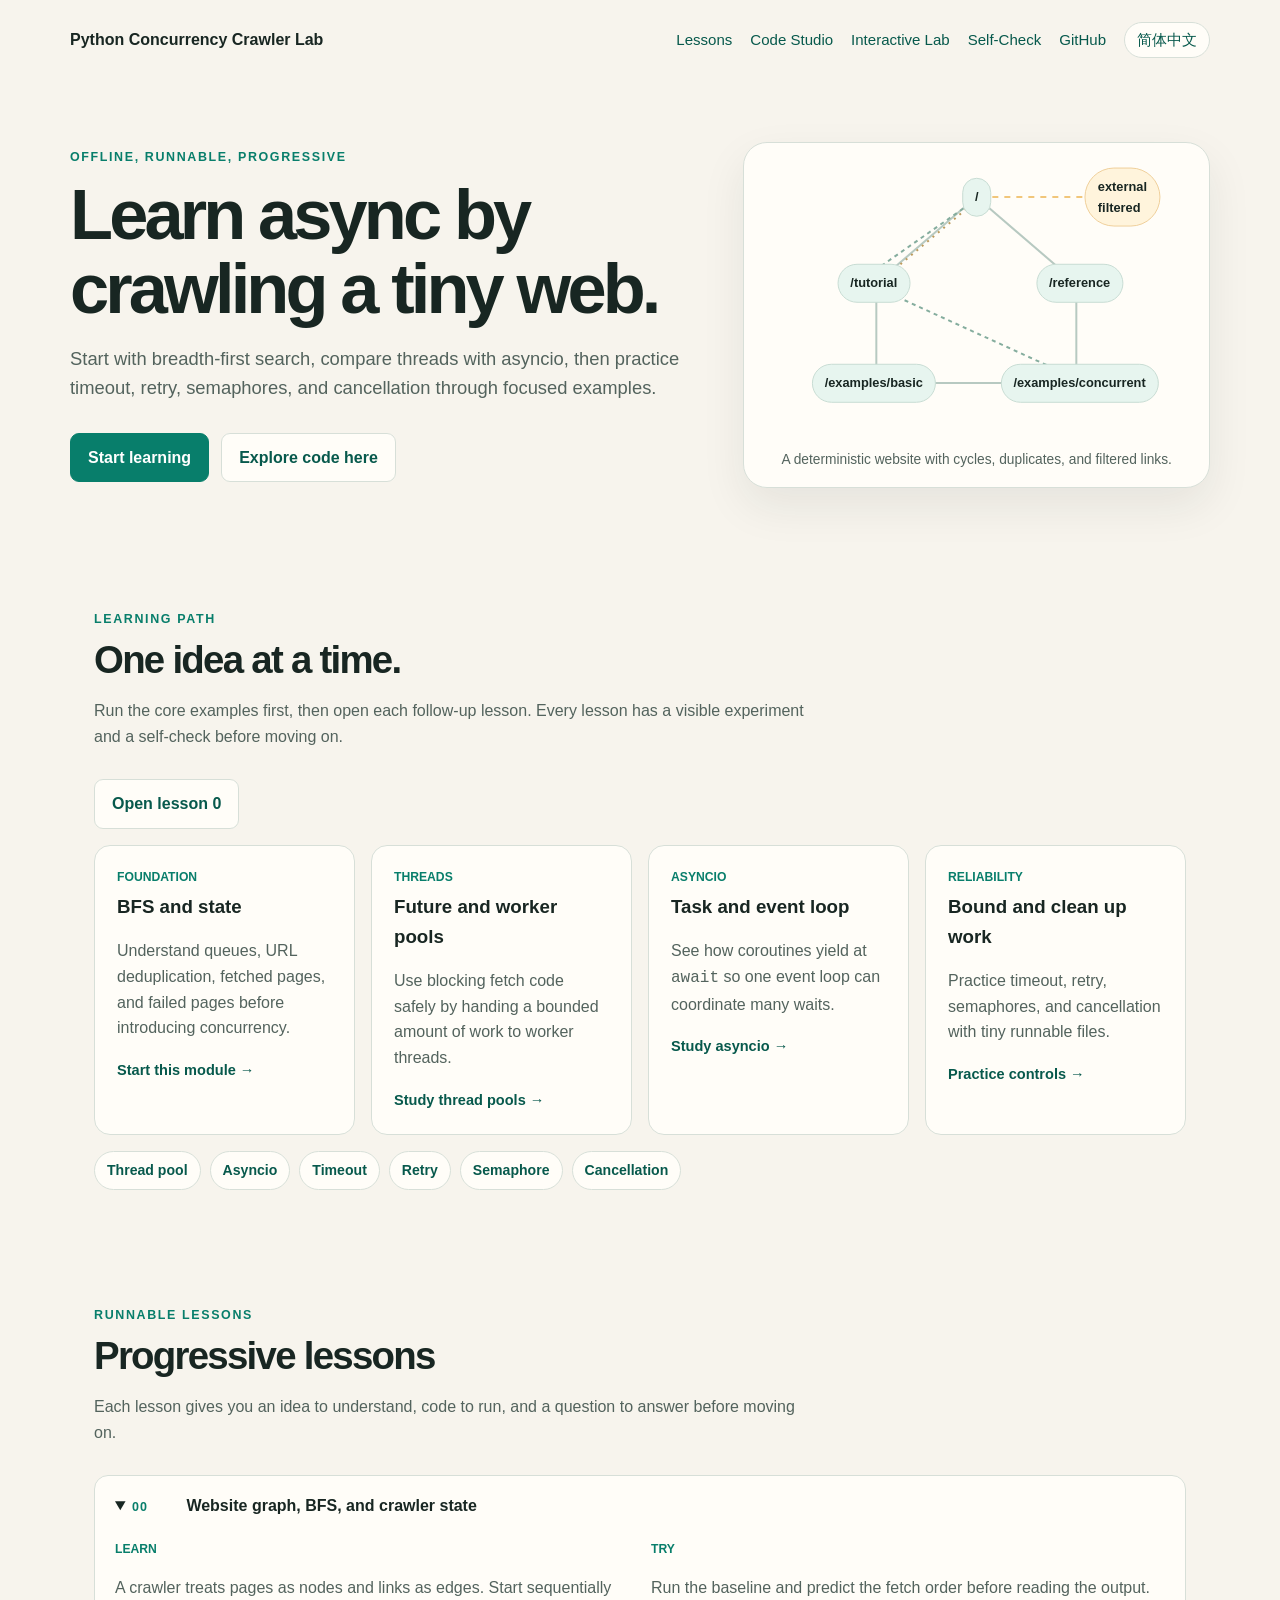
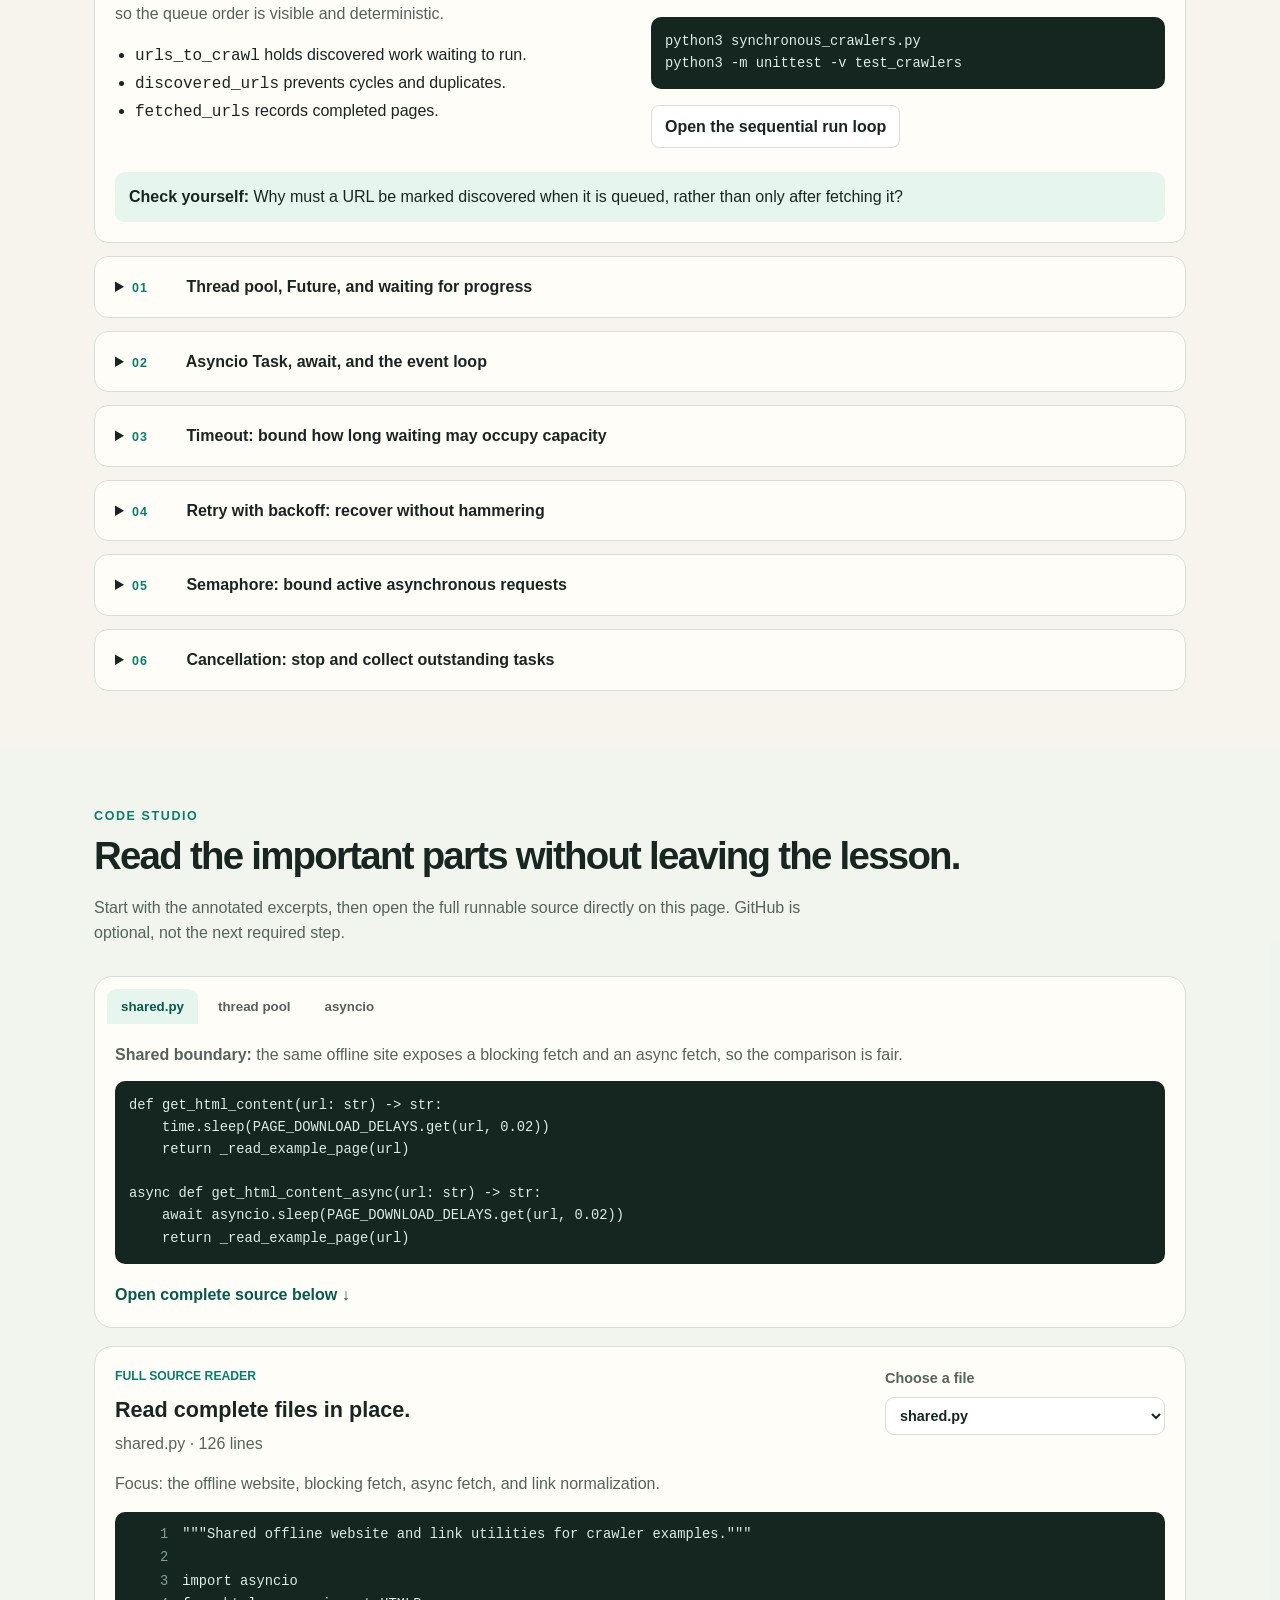
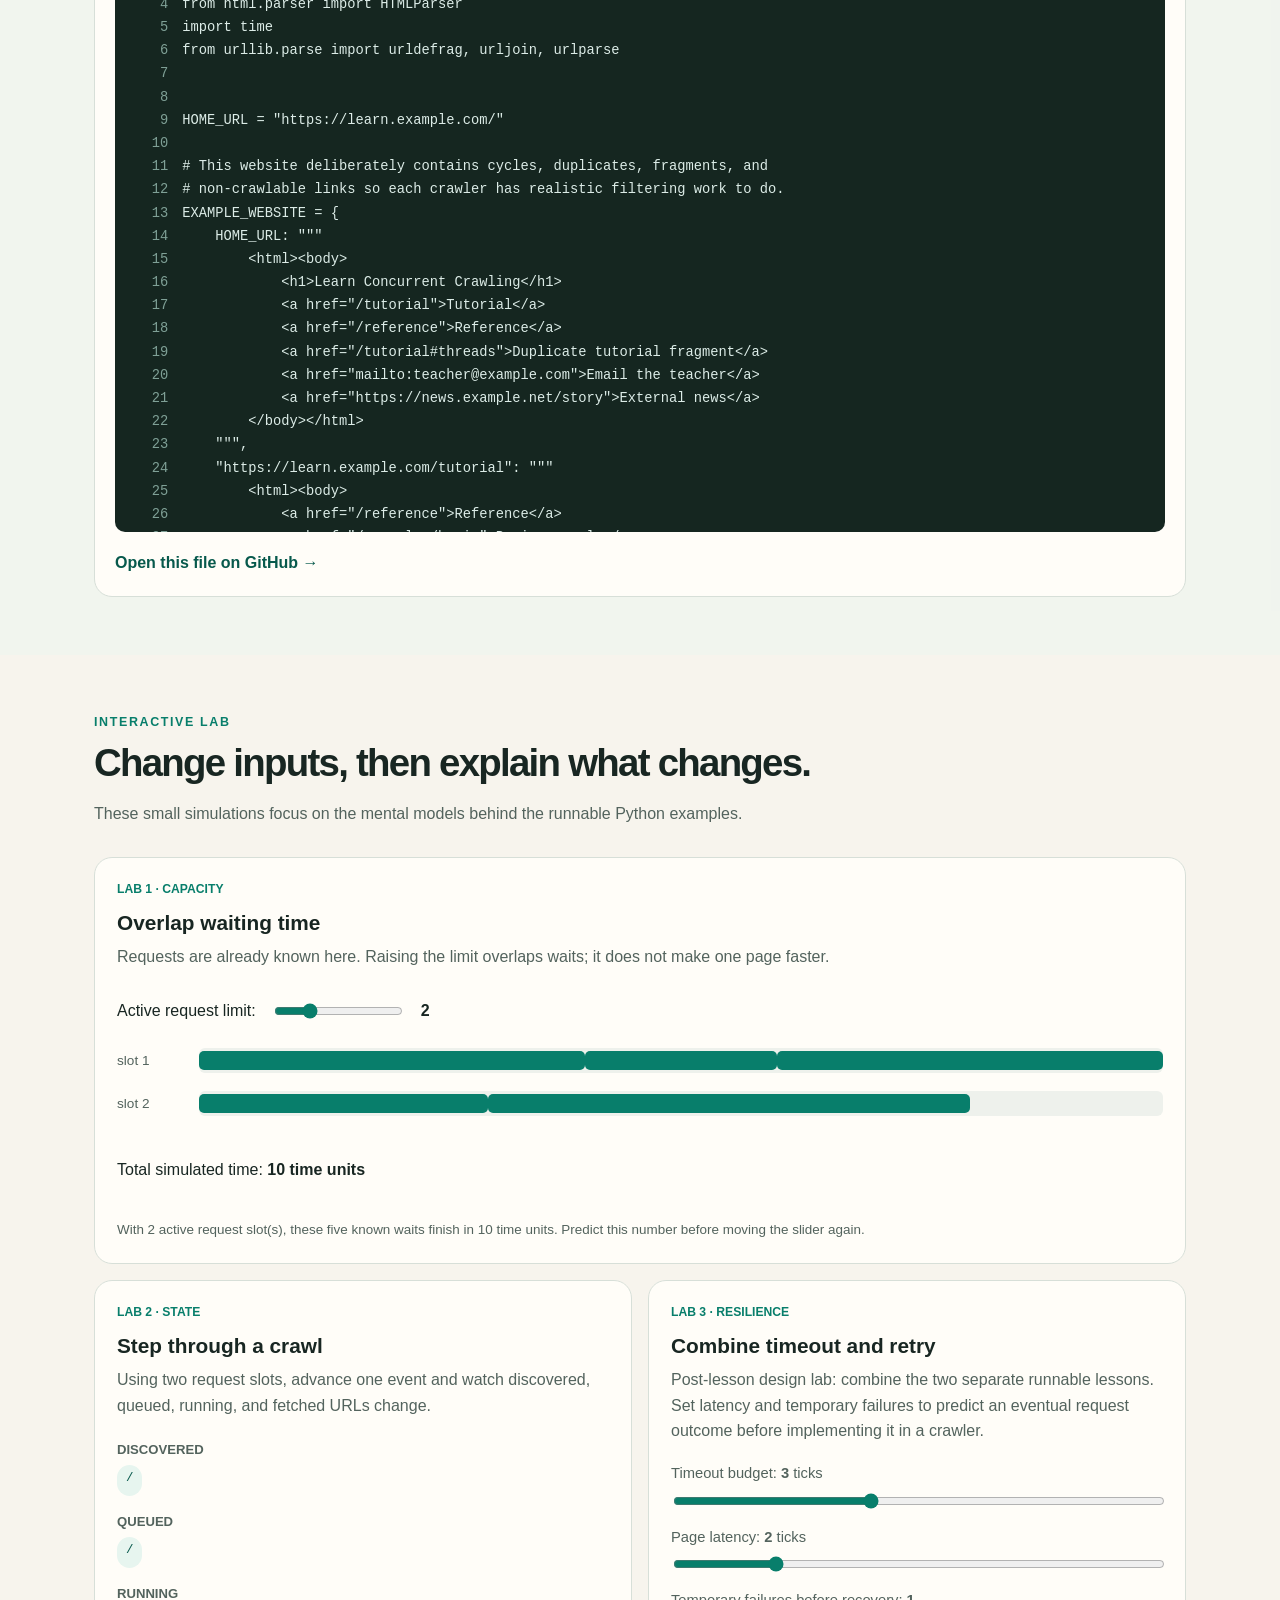
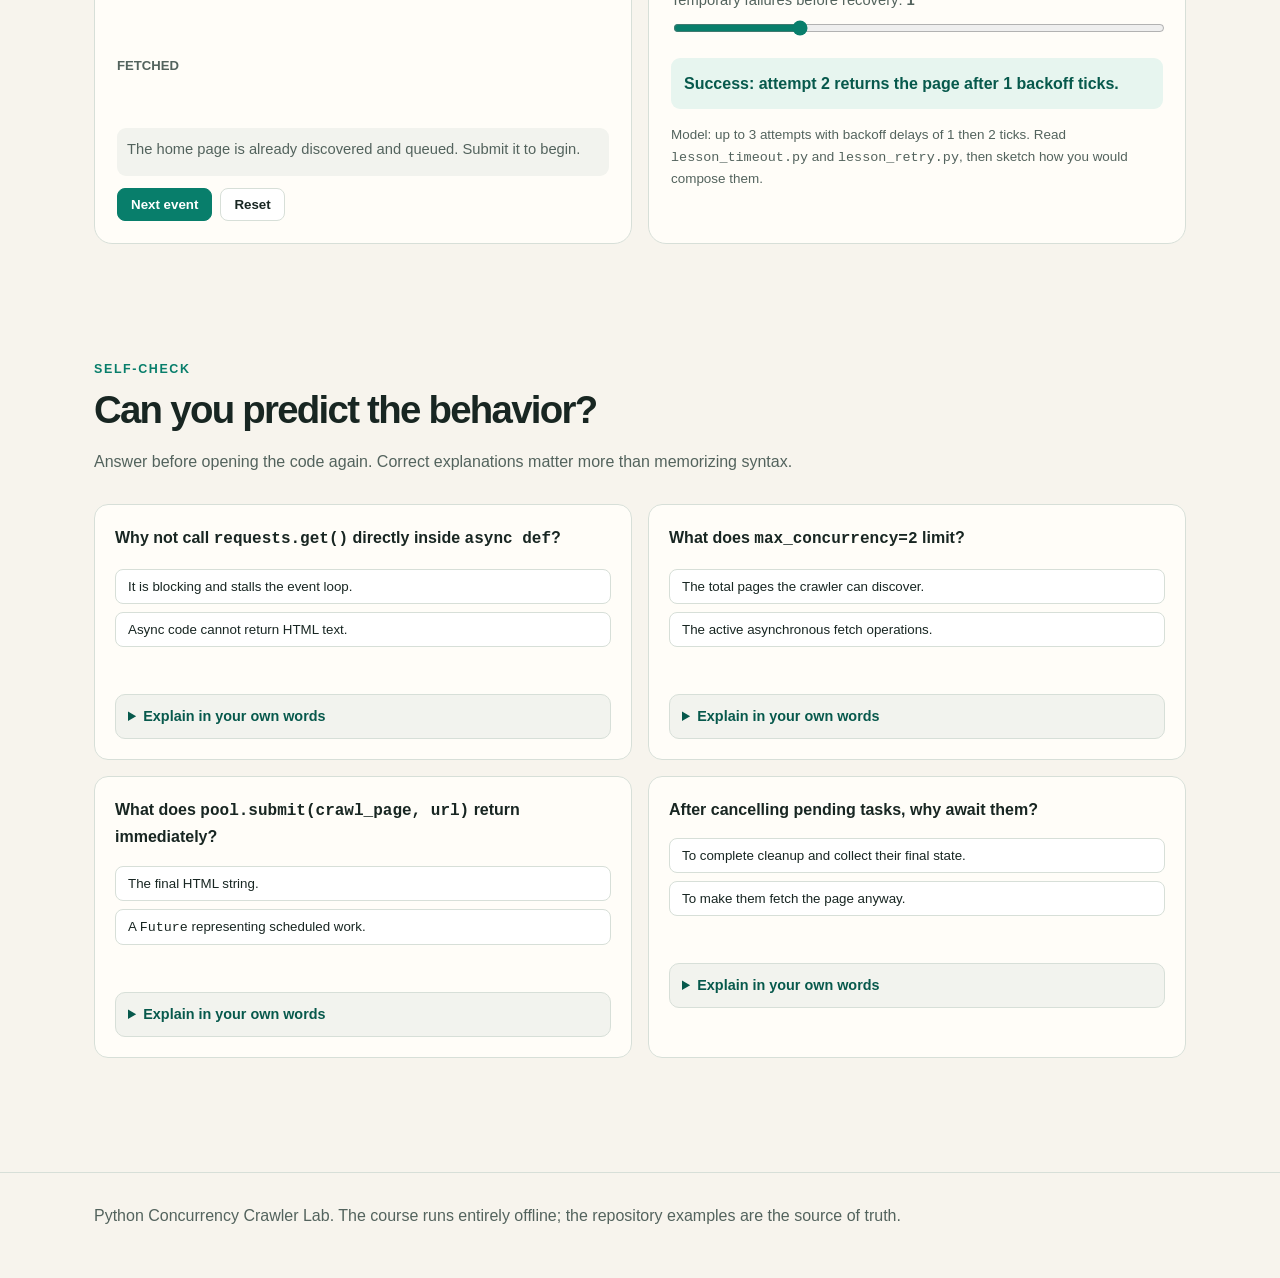
==== commit b07322cd: "feat(site): improve course code reader" ====
--- a/docs/index.html
+++ b/docs/index.html
@@ -6,6 +6,7 @@
     <title>Python Concurrency Crawler Lab</title>
     <meta name="description" content="Learn threads and asyncio through an offline web crawler.">
     <link rel="stylesheet" href="assets/styles.css">
+    <script defer src="assets/source-files.js"></script>
     <script defer src="assets/app.js"></script>
   </head>
   <body>
@@ -68,11 +69,17 @@
               <p>Understand queues, URL deduplication, fetched pages, and failed pages before introducing concurrency.</p>
               <span class="card-action">Start this module &rarr;</span>
             </a>
-            <a class="card" href="#lesson-models">
-              <div class="tag">Compare</div>
-              <h3>Threads vs asyncio</h3>
-              <p>See how blocking worker threads differ from tasks that yield to an event loop.</p>
-              <span class="card-action">Compare models &rarr;</span>
+            <a class="card" href="#lesson-threadpool">
+              <div class="tag">Threads</div>
+              <h3>Future and worker pools</h3>
+              <p>Use blocking fetch code safely by handing a bounded amount of work to worker threads.</p>
+              <span class="card-action">Study thread pools &rarr;</span>
+            </a>
+            <a class="card" href="#lesson-asyncio">
+              <div class="tag">Asyncio</div>
+              <h3>Task and event loop</h3>
+              <p>See how coroutines yield at <code>await</code> so one event loop can coordinate many waits.</p>
+              <span class="card-action">Study asyncio &rarr;</span>
             </a>
             <a class="card" href="#lesson-reliability">
               <div class="tag">Reliability</div>
@@ -82,6 +89,9 @@
             </a>
           </div>
           <nav class="lesson-shortcuts" aria-label="Reliability lesson shortcuts">
+            <a href="#lesson-threadpool">Thread pool</a>
+            <a href="#lesson-asyncio">Asyncio</a>
+            <a href="#lesson-reliability">Timeout</a>
             <a href="#lesson-retry">Retry</a>
             <a href="#lesson-semaphore">Semaphore</a>
             <a href="#lesson-cancellation">Cancellation</a>
@@ -113,34 +123,59 @@
                     <p>Run the baseline and predict the fetch order before reading the output.</p>
                     <pre><code>python3 synchronous_crawlers.py
 python3 -m unittest -v test_crawlers</code></pre>
+                    <p><a class="small-button" href="#source-browser" data-source-target="synchronous_crawlers.py" data-source-highlight="34-40">Open the sequential run loop</a></p>
                   </div>
                 </div>
                 <p class="challenge"><strong>Check yourself:</strong> Why must a URL be marked discovered when it is queued, rather than only after fetching it?</p>
               </div>
             </details>
-            <details id="lesson-models">
-              <summary><span class="lesson-number">01</span> Futures, tasks, and waiting for progress</summary>
-              <div class="lesson-body">
-                <div class="lesson-grid">
-                  <div>
-                    <div class="tag">Compare</div>
-                    <p>A thread pool runs blocking fetch functions in worker threads and returns <code>Future</code> handles. Asyncio schedules <code>Task</code> objects that yield at <code>await</code>.</p>
-                    <p>Both versions keep bounded in-flight work and react when the first operation completes.</p>
+            <details id="lesson-threadpool">
+              <summary><span class="lesson-number">01</span> Thread pool, Future, and waiting for progress</summary>
+              <div class="lesson-body">
+                <div class="lesson-grid">
+                  <div>
+                    <div class="tag">Learn</div>
+                    <p>A thread pool runs blocking fetch functions in worker threads. <code>submit()</code> returns a <code>Future</code>, which is a handle to work that may still be running.</p>
+                    <p>The crawler stores pending futures so it knows what is in flight, waits for the first one to finish, calls <code>result()</code> to observe failures, then submits more URLs.</p>
                   </div>
                   <div>
                     <div class="tag">Run</div>
                     <pre><code>python3 compare_examples.py
 
-# Find the matching ideas:
-wait(..., FIRST_COMPLETED)
+# Read:
+ThreadPoolWebCrawler.run()
+wait(..., FIRST_COMPLETED)</code></pre>
+                    <p><a class="small-button" href="#source-browser" data-source-target="synchronous_crawlers.py" data-source-highlight="76-108">Open the Future/wait loop</a></p>
+                  </div>
+                </div>
+                <p class="challenge"><strong>Check yourself:</strong> Why does the crawler submit only up to the available worker slots instead of submitting every discovered URL immediately?</p>
+              </div>
+            </details>
+            <details id="lesson-asyncio">
+              <summary><span class="lesson-number">02</span> Asyncio Task, await, and the event loop</summary>
+              <div class="lesson-body">
+                <div class="lesson-grid">
+                  <div>
+                    <div class="tag">Learn</div>
+                    <p>Asyncio schedules <code>Task</code> objects on one event loop thread. A task pauses at <code>await</code>, leaving the loop free to advance other tasks while a simulated request waits.</p>
+                    <p>The async crawler owns shared state in one coordinator method, so completed tasks return links and the coordinator updates the queue without a thread lock.</p>
+                  </div>
+                  <div>
+                    <div class="tag">Run</div>
+                    <pre><code>python3 async_crawler.py
+python3 compare_examples.py
+
+# Read:
+AsyncWebCrawler.run()
 asyncio.wait(..., FIRST_COMPLETED)</code></pre>
+                    <p><a class="small-button" href="#source-browser" data-source-target="async_crawler.py" data-source-highlight="31-65">Open the asyncio run loop</a></p>
                   </div>
                 </div>
                 <p class="challenge"><strong>Check yourself:</strong> Why can completion order differ from sequential BFS order, even if every reachable URL is still found?</p>
               </div>
             </details>
             <details id="lesson-reliability">
-              <summary><span class="lesson-number">02</span> Timeout: bound how long waiting may occupy capacity</summary>
+              <summary><span class="lesson-number">03</span> Timeout: bound how long waiting may occupy capacity</summary>
               <div class="lesson-body">
                 <div class="lesson-grid">
                   <div>
@@ -155,13 +190,14 @@
     get_html_content_async(url),
     timeout=timeout_seconds,
 )</code></pre>
-                  </div>
-                </div>
-                <p class="challenge"><strong>Experiment:</strong> Lower the timeout below the simulated page delay. What result should the crawler record?</p>
+                    <p><a class="small-button" href="#source-browser" data-source-target="lessons/lesson_timeout.py" data-source-highlight="11-19">Open timeout source</a></p>
+                  </div>
+                </div>
+                <p class="challenge"><strong>Experiment:</strong> Lower the timeout below the simulated page delay. What result should <code>fetch_with_timeout()</code> return?</p>
               </div>
             </details>
             <details id="lesson-retry">
-              <summary><span class="lesson-number">03</span> Retry with backoff: recover without hammering</summary>
+              <summary><span class="lesson-number">04</span> Retry with backoff: recover without hammering</summary>
               <div class="lesson-body">
                 <div class="lesson-grid">
                   <div>
@@ -175,13 +211,14 @@
 delay_seconds = base_delay_seconds * (
     2 ** (attempt_number - 1)
 )</code></pre>
+                    <p><a class="small-button" href="#source-browser" data-source-target="lessons/lesson_retry.py" data-source-highlight="24-47">Open retry source</a></p>
                   </div>
                 </div>
                 <p class="challenge"><strong>Check yourself:</strong> Why should a malformed URL or permission failure generally not be retried?</p>
               </div>
             </details>
             <details id="lesson-semaphore">
-              <summary><span class="lesson-number">04</span> Semaphore: bound active asynchronous requests</summary>
+              <summary><span class="lesson-number">05</span> Semaphore: bound active asynchronous requests</summary>
               <div class="lesson-body">
                 <div class="lesson-grid">
                   <div>
@@ -194,13 +231,14 @@
 
 async with semaphore:
     await fetch_page()</code></pre>
+                    <p><a class="small-button" href="#source-browser" data-source-target="lessons/lesson_semaphore.py" data-source-highlight="22-37">Open semaphore source</a></p>
                   </div>
                 </div>
                 <p class="challenge"><strong>Check yourself:</strong> What separate limit would stop a huge website from growing the crawl frontier?</p>
               </div>
             </details>
             <details id="lesson-cancellation">
-              <summary><span class="lesson-number">05</span> Cancellation: stop and collect outstanding tasks</summary>
+              <summary><span class="lesson-number">06</span> Cancellation: stop and collect outstanding tasks</summary>
               <div class="lesson-body">
                 <div class="lesson-grid">
                   <div>
@@ -215,6 +253,7 @@
 await asyncio.gather(
     task, return_exceptions=True
 )</code></pre>
+                    <p><a class="small-button" href="#source-browser" data-source-target="lessons/lesson_cancellation.py" data-source-highlight="22-37">Open cancellation source</a></p>
                   </div>
                 </div>
                 <p class="challenge"><strong>Check yourself:</strong> Why is creating tasks without later awaiting or cancelling them risky?</p>
@@ -228,7 +267,7 @@
         <div class="shell">
           <div class="eyebrow">Code Studio</div>
           <h2>Read the important parts without leaving the lesson.</h2>
-          <p class="section-intro">Switch files to connect each concept with the actual runnable implementation. The repository remains available for the full source and experiments.</p>
+          <p class="section-intro">Start with the annotated excerpts, then open the full runnable source directly on this page. GitHub is optional, not the next required step.</p>
           <div class="code-studio">
             <div class="code-tabs" role="tablist" aria-label="Crawler source excerpts">
               <button class="code-tab active" id="tab-shared" data-code-target="shared" role="tab" aria-controls="panel-shared" aria-selected="true" tabindex="0">shared.py</button>
@@ -269,7 +308,32 @@
 for task in done_tasks:
     url, discovered_links = task.result()</code></pre>
             </article>
-            <a class="source-link" href="https://github.com/YushengAuggie/python-concurrency-crawler-lab">Open complete source on GitHub &rarr;</a>
+            <a class="source-link" href="#source-browser">Open complete source below &darr;</a>
+          </div>
+          <div class="source-browser" id="source-browser">
+            <div class="source-browser-header">
+              <div>
+                <div class="tag">Full source reader</div>
+                <h3>Read complete files in place.</h3>
+                <p id="source-meta"></p>
+              </div>
+              <label class="source-picker">
+                Choose a file
+                <select id="source-file-select" data-missing="Source payload is missing. Run python3 scripts/generate_site_sources.py." data-meta="{file} · {lines} lines">
+                  <option value="shared.py" data-highlight="55-79,93-113" data-focus="Focus: the offline website, blocking fetch, async fetch, and link normalization.">shared.py</option>
+                  <option value="synchronous_crawlers.py" data-highlight="34-40,68-108" data-focus="Focus: SequentialWebCrawler, ThreadPoolWebCrawler, Future, wait(), and the lock-protected state update.">synchronous_crawlers.py</option>
+                  <option value="async_crawler.py" data-highlight="22-65" data-focus="Focus: AsyncWebCrawler, create_task(), asyncio.wait(), and coordinator-owned state.">async_crawler.py</option>
+                  <option value="compare_examples.py" data-highlight="10-42" data-focus="Focus: measuring the same crawl through sequential, threaded, and asyncio implementations.">compare_examples.py</option>
+                  <option value="lessons/lesson_timeout.py" data-highlight="11-19" data-focus="Focus: bounding one await with wait_for().">lessons/lesson_timeout.py</option>
+                  <option value="lessons/lesson_retry.py" data-highlight="24-47" data-focus="Focus: retrying temporary failures with exponential backoff.">lessons/lesson_retry.py</option>
+                  <option value="lessons/lesson_semaphore.py" data-highlight="22-37" data-focus="Focus: limiting active async work with a semaphore.">lessons/lesson_semaphore.py</option>
+                  <option value="lessons/lesson_cancellation.py" data-highlight="22-37" data-focus="Focus: cancelling tasks and awaiting cleanup.">lessons/lesson_cancellation.py</option>
+                </select>
+              </label>
+            </div>
+            <p class="code-note" id="source-focus"></p>
+            <pre class="source-pre"><code id="source-code"></code></pre>
+            <a class="source-link" id="source-github-link" href="https://github.com/YushengAuggie/python-concurrency-crawler-lab">Open this file on GitHub &rarr;</a>
           </div>
         </div>
       </section>
@@ -284,7 +348,7 @@
               <div class="tag">Lab 1 · Capacity</div>
               <h3>Overlap waiting time</h3>
               <p>Requests are already known here. Raising the limit overlaps waits; it does not make one page faster.</p>
-              <div class="timeline-lab" data-slot-label="slot" data-page-label="Page" data-time-label="time units">
+              <div class="timeline-lab" data-slot-label="slot" data-page-label="Page" data-time-label="time units" data-insight="With {concurrency} active request slot(s), these five known waits finish in {total} time units. Predict this number before moving the slider again.">
                 <label class="control">
                   Active request limit:
                   <input id="concurrency" type="range" min="1" max="5" value="2">
@@ -292,13 +356,15 @@
                 </label>
                 <div class="timeline" id="timeline" aria-live="polite"></div>
                 <p>Total simulated time: <span class="metric" id="elapsed"></span></p>
+                <p class="micro-note" id="timeline-insight"></p>
               </div>
             </article>
             <article class="lab-card" id="state-lab">
               <div class="tag">Lab 2 · State</div>
               <h3>Step through a crawl</h3>
-              <p>Using two request slots, advance one event and watch queued, running, and fetched URLs change.</p>
-              <div class="state-board" data-initial="The home page is queued. Submit it to begin." data-finished="All discovered pages have finished; the crawler can stop." data-event-1="Submitted / as the first in-flight request." data-event-2="Completed / and discovered two new same-site links." data-event-3="Submitted /tutorial and /reference together because two slots are available." data-event-4="Completed /reference first; two example pages enter the queue." data-event-5="Immediately submitted /examples/basic into the freed slot while /tutorial is still running." data-event-6="Completed /tutorial and /examples/basic; duplicate and already-discovered links add no new work." data-event-7="Submitted the remaining /examples/concurrent page." data-event-8="Completed /examples/concurrent; its cycle back to /tutorial is already discovered.">
+              <p>Using two request slots, advance one event and watch discovered, queued, running, and fetched URLs change.</p>
+              <div class="state-board" data-initial="The home page is already discovered and queued. Submit it to begin." data-finished="All discovered pages have finished; the crawler can stop." data-event-1="Submitted / as the first in-flight request; discovered does not change." data-event-2="Completed / and discovered two new same-site links. They are marked discovered before they run." data-event-3="Submitted /tutorial and /reference together because two slots are available." data-event-4="Completed /reference first; two example pages enter the queue and discovered grows immediately." data-event-5="Immediately submitted /examples/basic into the freed slot while /tutorial is still running." data-event-6="Completed /tutorial and /examples/basic; duplicate and already-discovered links add no new work." data-event-7="Submitted the remaining /examples/concurrent page." data-event-8="Completed /examples/concurrent; its cycle back to /tutorial is already discovered.">
+                <div><span class="state-label">Discovered</span><div class="chips" id="state-discovered"></div></div>
                 <div><span class="state-label">Queued</span><div class="chips" id="state-queued"></div></div>
                 <div><span class="state-label">Running</span><div class="chips" id="state-running"></div></div>
                 <div><span class="state-label">Fetched</span><div class="chips" id="state-fetched"></div></div>
@@ -312,7 +378,7 @@
             <article class="lab-card">
               <div class="tag">Lab 3 · Resilience</div>
               <h3>Combine timeout and retry</h3>
-              <p>Conceptual extension: combine the two separate runnable lessons. Set latency and temporary failures to predict an eventual request outcome.</p>
+              <p>Post-lesson design lab: combine the two separate runnable lessons. Set latency and temporary failures to predict an eventual request outcome before implementing it in a crawler.</p>
               <div class="resilience-lab" data-success="Success" data-timeout="Timed out: page latency exceeds the per-attempt budget." data-exhausted="Retries exhausted: the request still fails after 3 attempts.">
                 <label>Timeout budget: <strong id="timeout-value">3</strong> ticks
                   <input id="timeout-budget" type="range" min="1" max="6" value="3">
@@ -324,7 +390,7 @@
                   <input id="temporary-failures" type="range" min="0" max="4" value="1">
                 </label>
                 <p class="result" id="resilience-result" aria-live="polite"></p>
-                <p class="micro-note">This composition is not implemented in the crawler files yet. Model: up to 3 attempts with backoff delays of 1 then 2 ticks.</p>
+                <p class="micro-note">Model: up to 3 attempts with backoff delays of 1 then 2 ticks. Read <code>lesson_timeout.py</code> and <code>lesson_retry.py</code>, then sketch how you would compose them.</p>
               </div>
             </article>
           </div>
@@ -344,6 +410,10 @@
                 <button class="choice" data-correct="false">Async code cannot return HTML text.</button>
               </div>
               <div class="feedback"></div>
+              <details class="model-answer">
+                <summary>Explain in your own words</summary>
+                <p>Asyncio needs each task to yield at <code>await</code>. A blocking call keeps the event loop thread busy, so unrelated tasks cannot make progress.</p>
+              </details>
             </article>
             <article class="quiz" data-success="Correct. A separate page/depth limit is needed for total growth." data-retry="Try again: in-flight work and discovered work are different states.">
               <p>What does <code>max_concurrency=2</code> limit?</p>
@@ -352,6 +422,10 @@
                 <button class="choice" data-correct="true">The active asynchronous fetch operations.</button>
               </div>
               <div class="feedback"></div>
+              <details class="model-answer">
+                <summary>Explain in your own words</summary>
+                <p>It limits active fetches, not total discovered pages. A crawler may still discover many URLs and hold them in the waiting queue.</p>
+              </details>
             </article>
             <article class="quiz" data-success="Correct. A Future is a handle for submitted work and carries its result or failure." data-retry="Try again: submit does not immediately return the downloaded HTML.">
               <p>What does <code>pool.submit(crawl_page, url)</code> return immediately?</p>
@@ -360,6 +434,10 @@
                 <button class="choice" data-correct="true">A <code>Future</code> representing scheduled work.</button>
               </div>
               <div class="feedback"></div>
+              <details class="model-answer">
+                <summary>Explain in your own words</summary>
+                <p>A <code>Future</code> lets the coordinator remember scheduled work, wait for completion, and call <code>result()</code> to surface unexpected worker exceptions.</p>
+              </details>
             </article>
             <article class="quiz" data-success="Correct. Awaiting observes completion and allows cleanup to run." data-retry="Try again: cancellation is a request, not instant cleanup.">
               <p>After cancelling pending tasks, why await them?</p>
@@ -368,6 +446,10 @@
                 <button class="choice" data-correct="false">To make them fetch the page anyway.</button>
               </div>
               <div class="feedback"></div>
+              <details class="model-answer">
+                <summary>Explain in your own words</summary>
+                <p>Cancellation is delivered into the coroutine. Awaiting gives cancelled tasks a chance to run cleanup and lets the caller observe their final state.</p>
+              </details>
             </article>
           </div>
         </div>
--- a/docs/assets/styles.css
+++ b/docs/assets/styles.css
@@ -217,7 +217,7 @@
 
 .cards {
   display: grid;
-  grid-template-columns: repeat(3, minmax(0, 1fr));
+  grid-template-columns: repeat(auto-fit, minmax(220px, 1fr));
   gap: 16px;
 }
 
@@ -393,6 +393,88 @@
   text-decoration: none;
 }
 
+.source-browser {
+  margin-top: 18px;
+  border: 1px solid var(--line);
+  border-radius: 18px;
+  background: var(--surface);
+}
+
+.source-browser-header {
+  display: flex;
+  align-items: start;
+  justify-content: space-between;
+  gap: 18px;
+  padding: 20px 20px 0;
+}
+
+.source-browser h3 {
+  margin: 6px 0 4px;
+  font-size: 1.35rem;
+}
+
+.source-browser p {
+  margin: 0;
+  color: var(--muted);
+}
+
+.source-picker {
+  display: grid;
+  min-width: 280px;
+  gap: 7px;
+  color: var(--muted);
+  font-size: 0.9rem;
+  font-weight: 650;
+}
+
+.source-picker select {
+  width: 100%;
+  padding: 9px 10px;
+  border: 1px solid var(--line);
+  border-radius: 9px;
+  color: var(--ink);
+  background: white;
+  font: inherit;
+}
+
+.source-browser .code-note {
+  padding: 14px 20px 0;
+}
+
+.source-pre {
+  max-height: 620px;
+  margin: 16px 20px 18px;
+  padding: 0;
+}
+
+.source-pre code {
+  display: block;
+  min-width: max-content;
+  padding: 12px 0;
+}
+
+.source-line {
+  display: grid;
+  grid-template-columns: 4.2rem 1fr;
+  min-height: 1.45rem;
+  white-space: pre;
+}
+
+.source-line.highlighted {
+  background: rgba(241, 198, 122, 0.16);
+}
+
+.source-line-number {
+  padding: 0 14px;
+  color: #7fa096;
+  text-align: right;
+  user-select: none;
+}
+
+.source-line-code {
+  padding-right: 18px;
+}
+
 .labs {
   display: grid;
   grid-template-columns: repeat(2, minmax(0, 1fr));
@@ -522,6 +604,7 @@
 }
 
 .small-button {
+  display: inline-block;
   cursor: pointer;
   padding: 8px 13px;
   border: 1px solid var(--line);
@@ -529,6 +612,7 @@
   color: var(--ink);
   background: white;
   font-weight: 650;
+  text-decoration: none;
 }
 
 .small-button.primary {
@@ -628,6 +712,25 @@
   margin: 10px 0 0;
   color: var(--muted);
   font-size: 0.9rem;
+}
+
+.model-answer {
+  margin-top: 12px;
+  border-radius: 10px;
+  background: #f2f3ee;
+}
+
+.model-answer summary {
+  padding: 10px 12px;
+  color: var(--accent-dark);
+  font-size: 0.9rem;
+}
+
+.model-answer p {
+  margin: 0;
+  padding: 0 12px 12px;
+  color: var(--muted);
+  font-weight: 400;
 }
 
 footer {
@@ -649,4 +752,12 @@
   .hero {
     padding-top: 28px;
   }
-}
+
+  .source-browser-header {
+    display: grid;
+  }
+
+  .source-picker {
+    min-width: 0;
+  }
+}
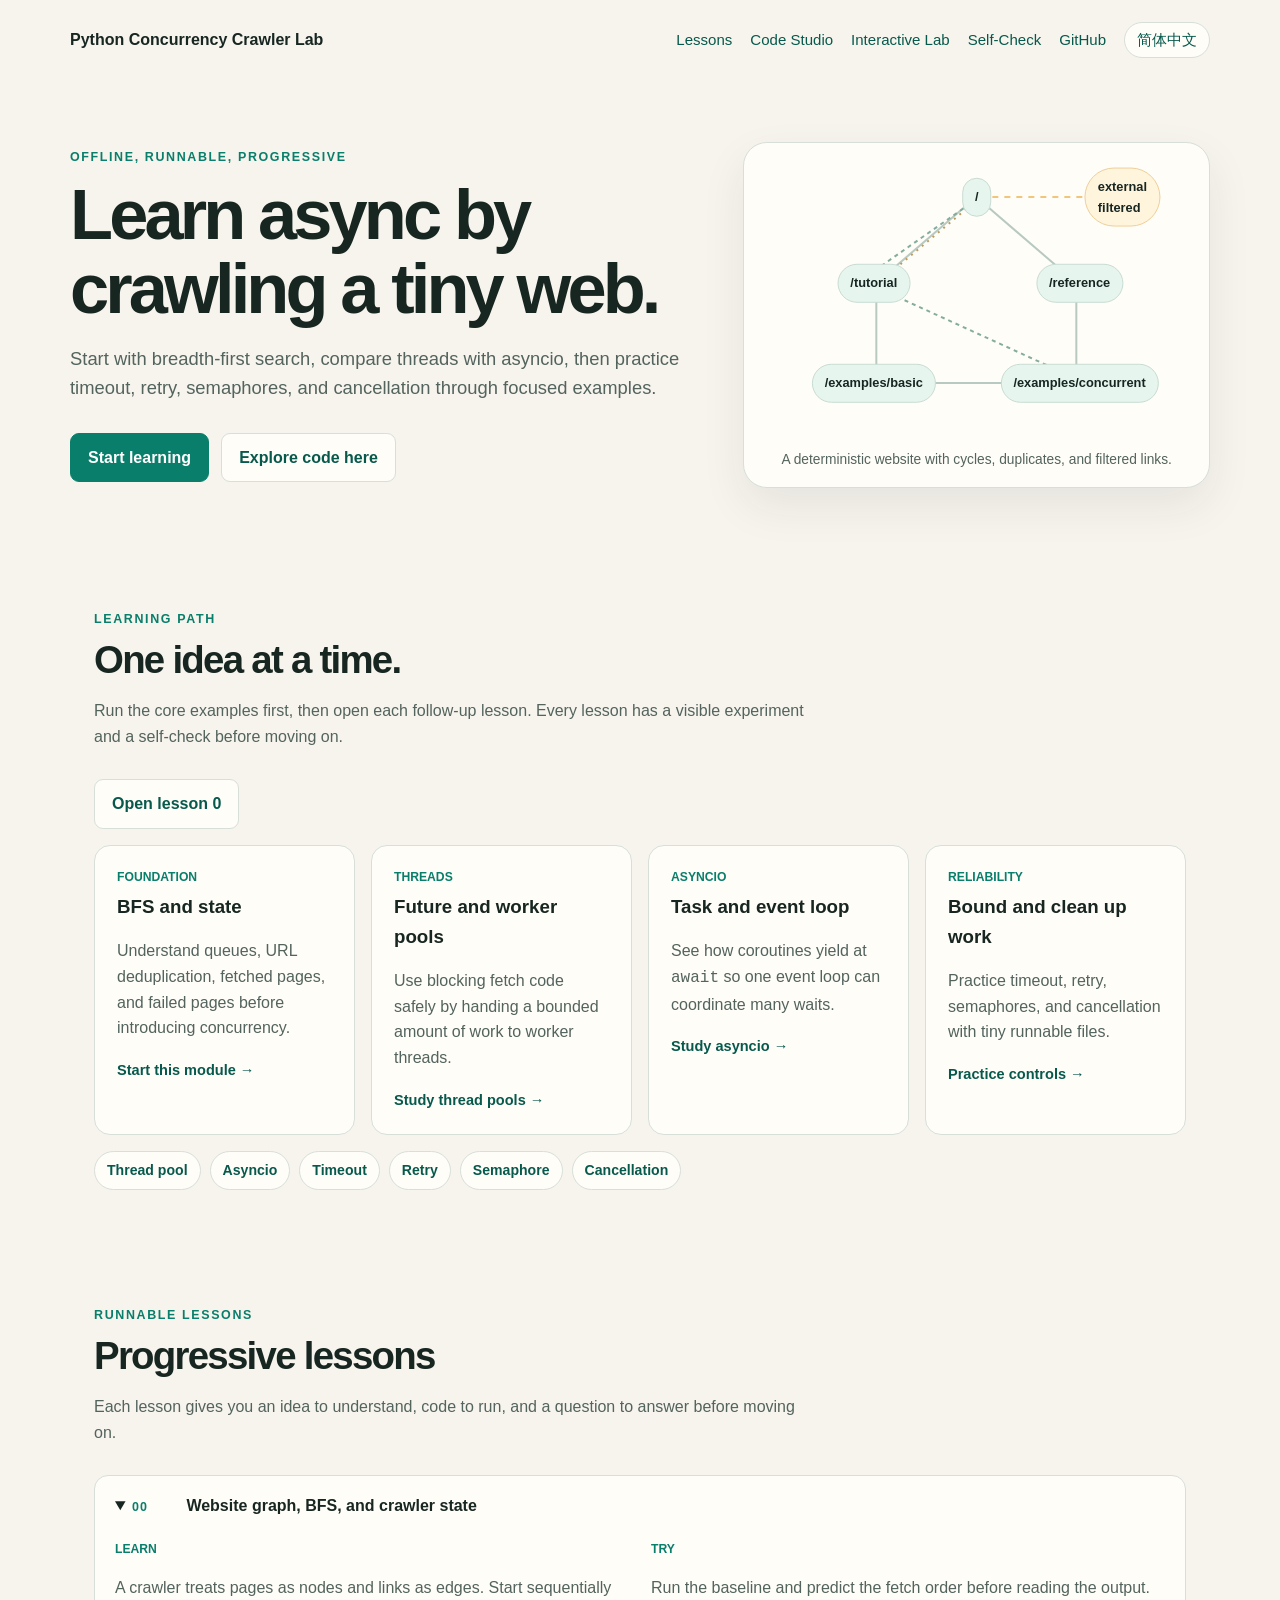
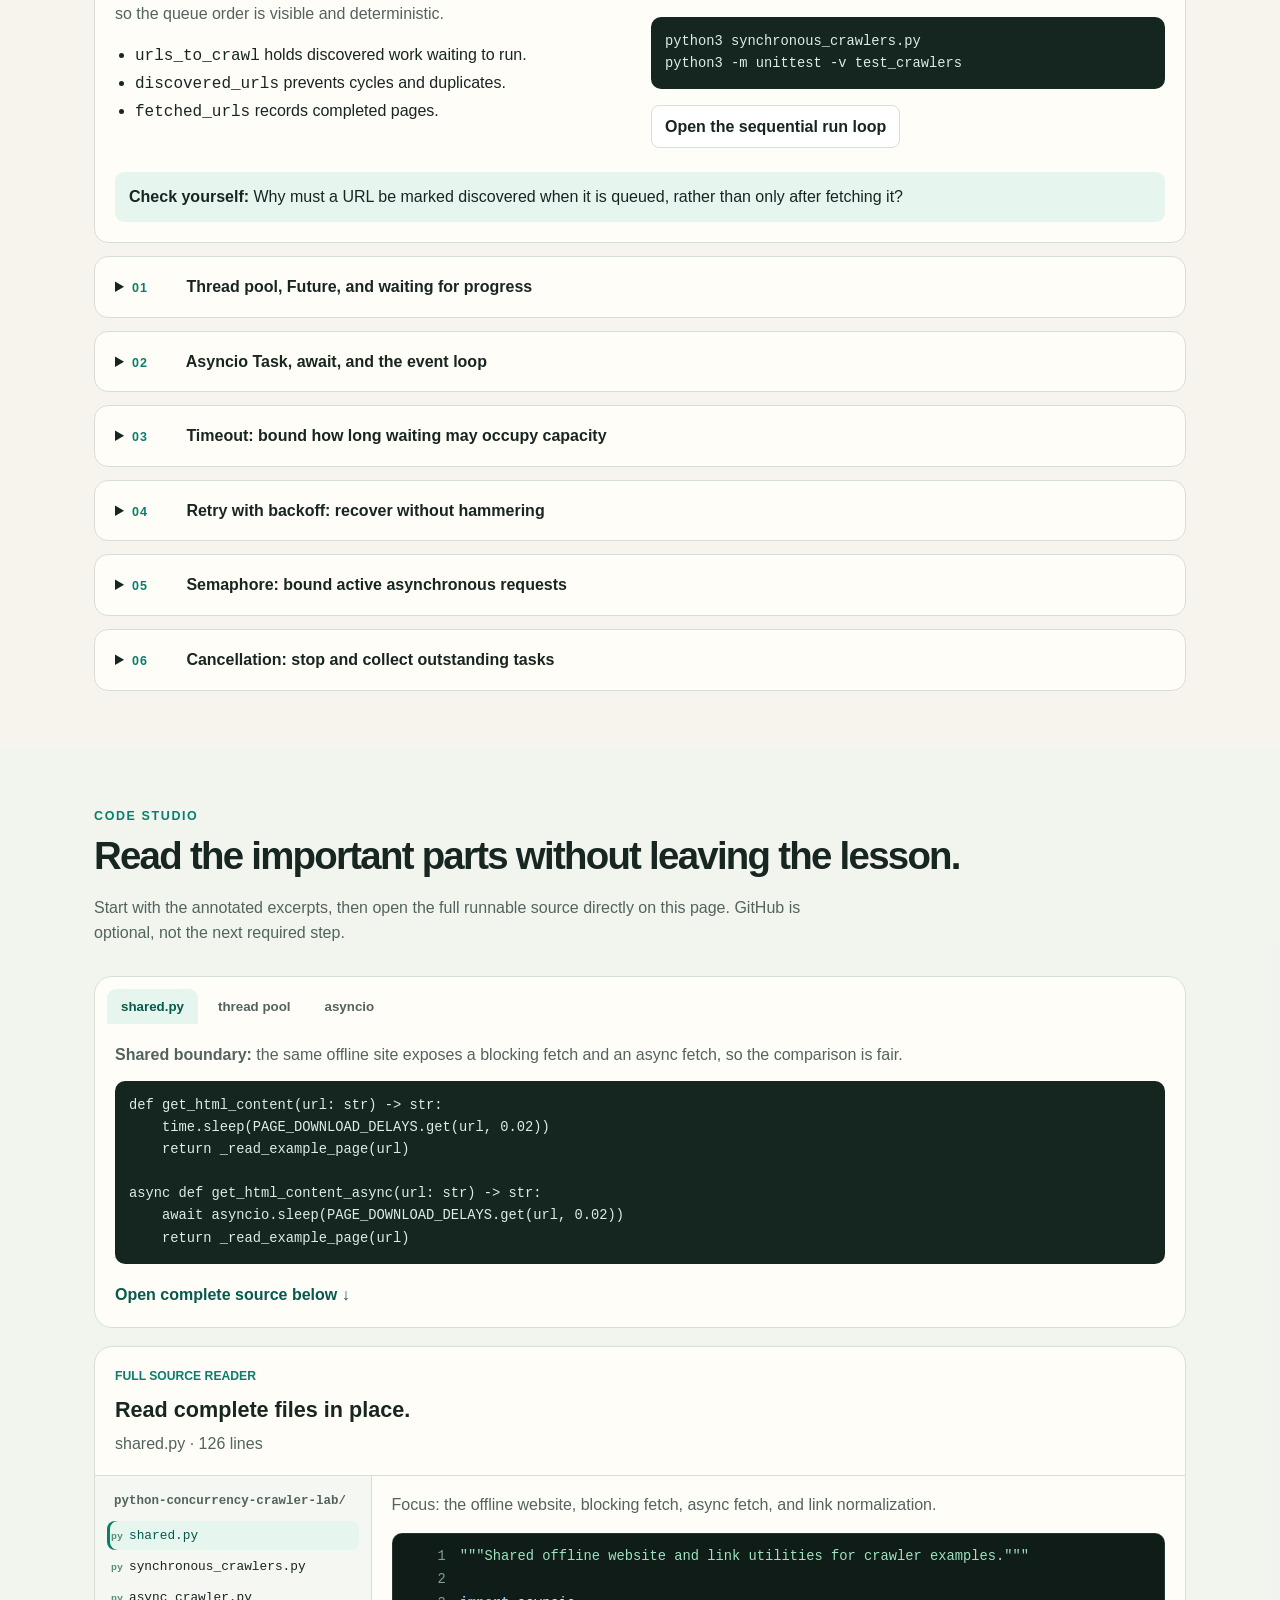
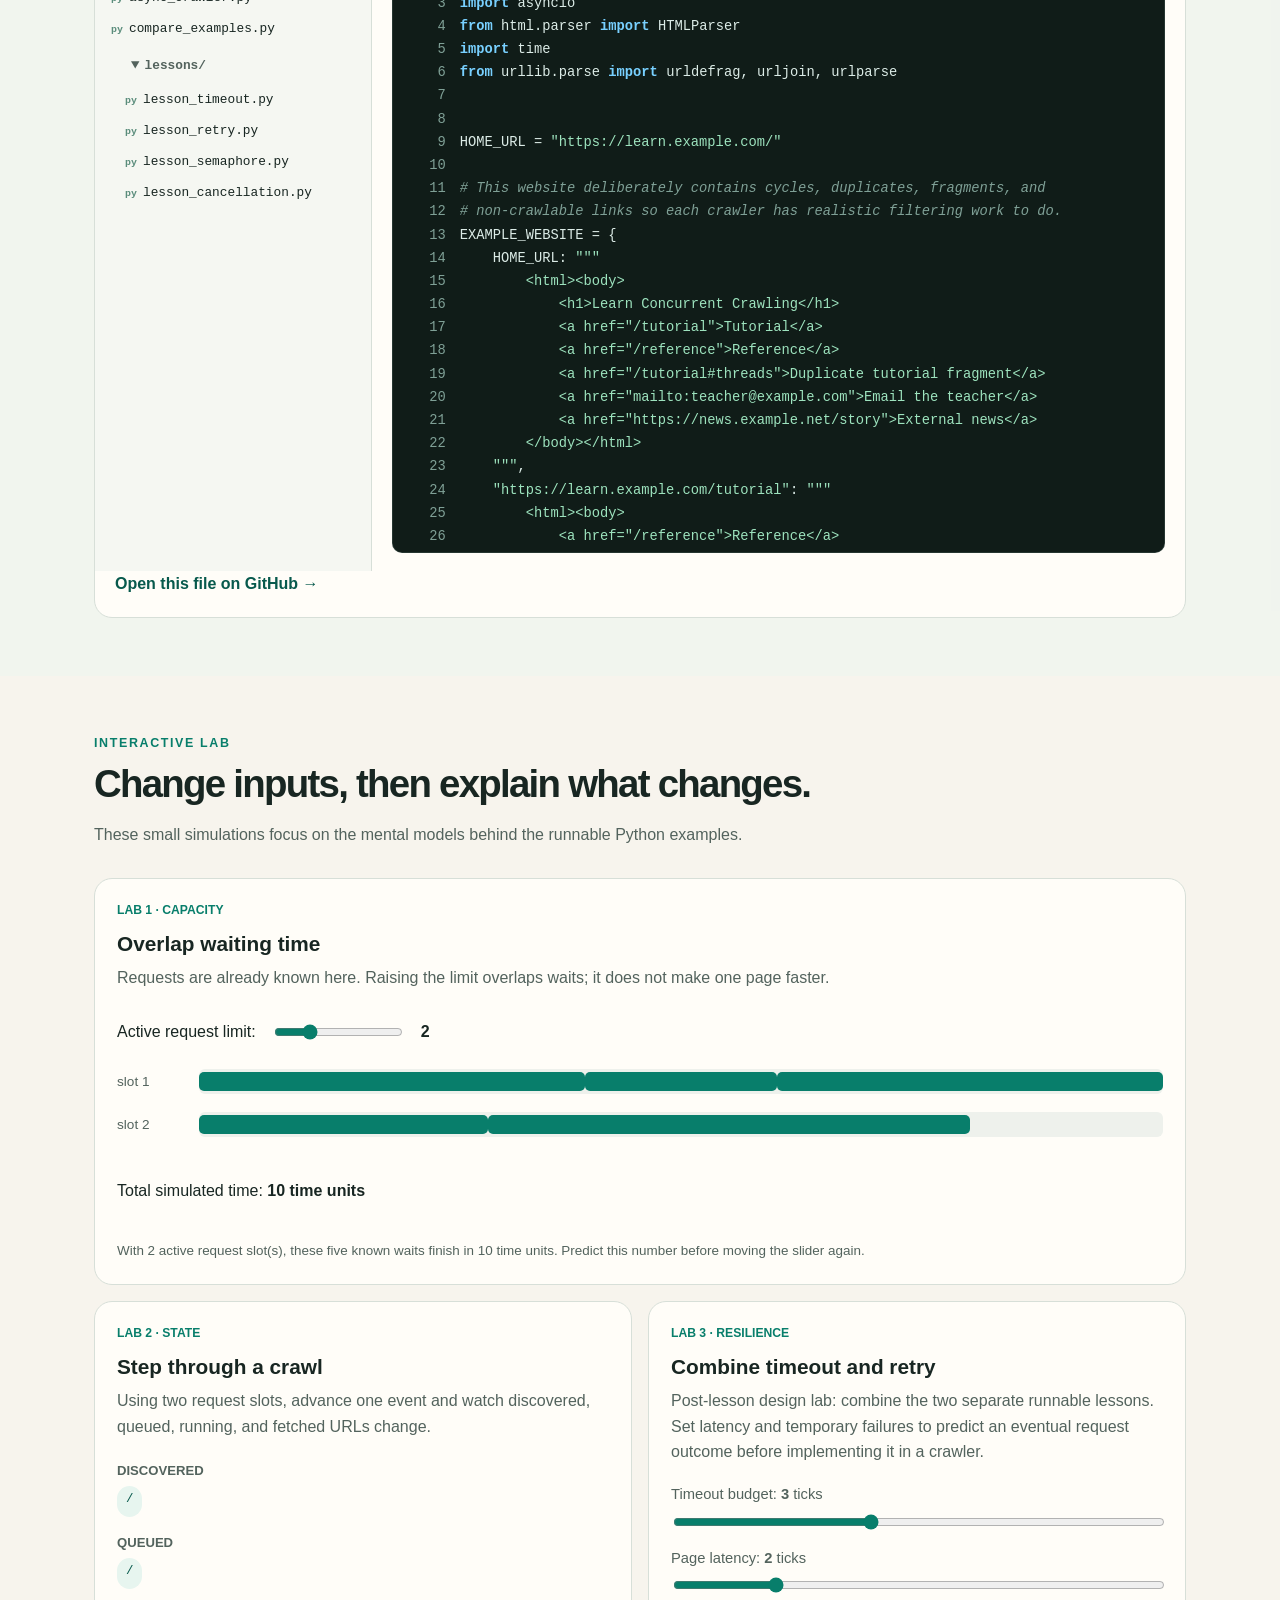
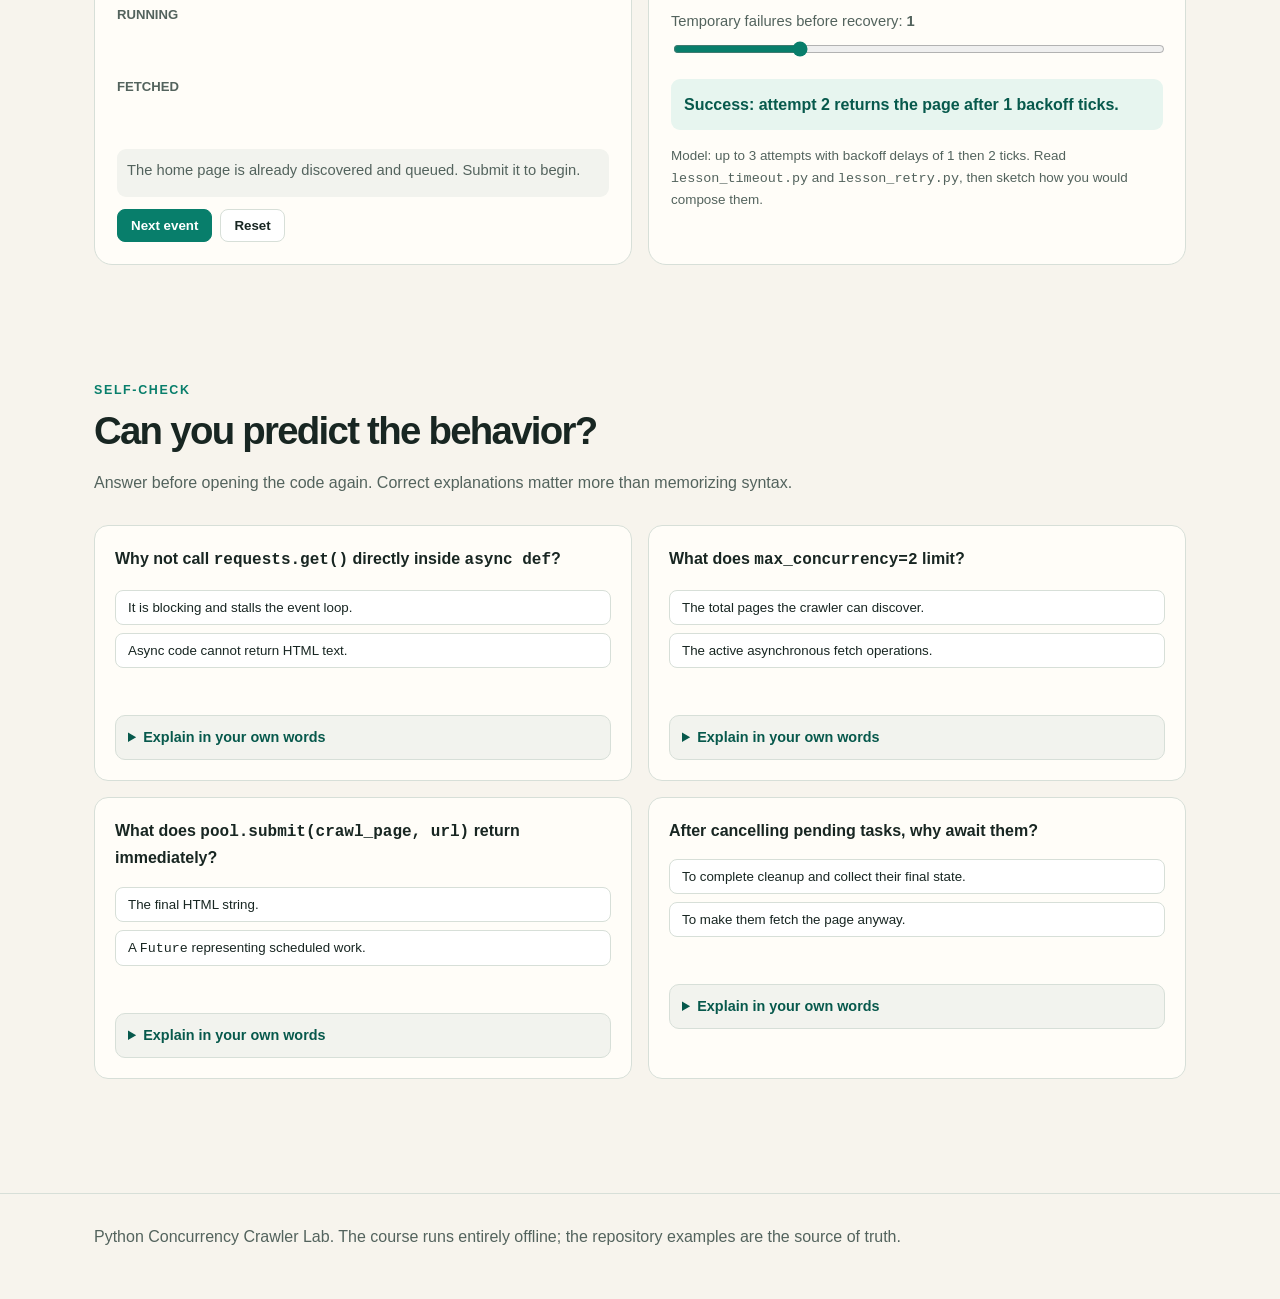
==== commit b0c3a969: "feat(site): add source tree highlighting" ====
--- a/docs/index.html
+++ b/docs/index.html
@@ -310,29 +310,34 @@
             </article>
             <a class="source-link" href="#source-browser">Open complete source below &darr;</a>
           </div>
-          <div class="source-browser" id="source-browser">
+          <div class="source-browser" id="source-browser" data-missing="Source payload is missing. Run python3 scripts/generate_site_sources.py." data-meta="{file} · {lines} lines">
             <div class="source-browser-header">
               <div>
                 <div class="tag">Full source reader</div>
                 <h3>Read complete files in place.</h3>
                 <p id="source-meta"></p>
               </div>
-              <label class="source-picker">
-                Choose a file
-                <select id="source-file-select" data-missing="Source payload is missing. Run python3 scripts/generate_site_sources.py." data-meta="{file} · {lines} lines">
-                  <option value="shared.py" data-highlight="55-79,93-113" data-focus="Focus: the offline website, blocking fetch, async fetch, and link normalization.">shared.py</option>
-                  <option value="synchronous_crawlers.py" data-highlight="34-40,68-108" data-focus="Focus: SequentialWebCrawler, ThreadPoolWebCrawler, Future, wait(), and the lock-protected state update.">synchronous_crawlers.py</option>
-                  <option value="async_crawler.py" data-highlight="22-65" data-focus="Focus: AsyncWebCrawler, create_task(), asyncio.wait(), and coordinator-owned state.">async_crawler.py</option>
-                  <option value="compare_examples.py" data-highlight="10-42" data-focus="Focus: measuring the same crawl through sequential, threaded, and asyncio implementations.">compare_examples.py</option>
-                  <option value="lessons/lesson_timeout.py" data-highlight="11-19" data-focus="Focus: bounding one await with wait_for().">lessons/lesson_timeout.py</option>
-                  <option value="lessons/lesson_retry.py" data-highlight="24-47" data-focus="Focus: retrying temporary failures with exponential backoff.">lessons/lesson_retry.py</option>
-                  <option value="lessons/lesson_semaphore.py" data-highlight="22-37" data-focus="Focus: limiting active async work with a semaphore.">lessons/lesson_semaphore.py</option>
-                  <option value="lessons/lesson_cancellation.py" data-highlight="22-37" data-focus="Focus: cancelling tasks and awaiting cleanup.">lessons/lesson_cancellation.py</option>
-                </select>
-              </label>
             </div>
-            <p class="code-note" id="source-focus"></p>
-            <pre class="source-pre"><code id="source-code"></code></pre>
+            <div class="source-browser-layout">
+              <nav class="source-tree" aria-label="Repository source files">
+                <div class="tree-root">python-concurrency-crawler-lab/</div>
+                <button class="tree-file" type="button" data-source-path="shared.py" data-highlight="55-79,93-113" data-focus="Focus: the offline website, blocking fetch, async fetch, and link normalization.">shared.py</button>
+                <button class="tree-file" type="button" data-source-path="synchronous_crawlers.py" data-highlight="34-40,68-108" data-focus="Focus: SequentialWebCrawler, ThreadPoolWebCrawler, Future, wait(), and the lock-protected state update.">synchronous_crawlers.py</button>
+                <button class="tree-file" type="button" data-source-path="async_crawler.py" data-highlight="22-65" data-focus="Focus: AsyncWebCrawler, create_task(), asyncio.wait(), and coordinator-owned state.">async_crawler.py</button>
+                <button class="tree-file" type="button" data-source-path="compare_examples.py" data-highlight="10-42" data-focus="Focus: measuring the same crawl through sequential, threaded, and asyncio implementations.">compare_examples.py</button>
+                <details class="tree-folder" open>
+                  <summary>lessons/</summary>
+                  <button class="tree-file nested" type="button" data-source-path="lessons/lesson_timeout.py" data-highlight="11-19" data-focus="Focus: bounding one await with wait_for().">lesson_timeout.py</button>
+                  <button class="tree-file nested" type="button" data-source-path="lessons/lesson_retry.py" data-highlight="24-47" data-focus="Focus: retrying temporary failures with exponential backoff.">lesson_retry.py</button>
+                  <button class="tree-file nested" type="button" data-source-path="lessons/lesson_semaphore.py" data-highlight="22-37" data-focus="Focus: limiting active async work with a semaphore.">lesson_semaphore.py</button>
+                  <button class="tree-file nested" type="button" data-source-path="lessons/lesson_cancellation.py" data-highlight="22-37" data-focus="Focus: cancelling tasks and awaiting cleanup.">lesson_cancellation.py</button>
+                </details>
+              </nav>
+              <div class="source-viewer">
+                <p class="code-note" id="source-focus"></p>
+                <pre class="source-pre"><code id="source-code"></code></pre>
+              </div>
+            </div>
             <a class="source-link" id="source-github-link" href="https://github.com/YushengAuggie/python-concurrency-crawler-lab">Open this file on GitHub &rarr;</a>
           </div>
         </div>
--- a/docs/assets/styles.css
+++ b/docs/assets/styles.css
@@ -401,10 +401,6 @@
 }
 
 .source-browser-header {
-  display: flex;
-  align-items: start;
-  justify-content: space-between;
-  gap: 18px;
   padding: 20px 20px 0;
 }
 
@@ -418,33 +414,102 @@
   color: var(--muted);
 }
 
-.source-picker {
-  display: grid;
-  min-width: 280px;
-  gap: 7px;
-  color: var(--muted);
-  font-size: 0.9rem;
-  font-weight: 650;
-}
-
-.source-picker select {
+.source-browser-layout {
+  display: grid;
+  grid-template-columns: minmax(230px, 0.34fr) minmax(0, 1fr);
+  gap: 0;
+  margin-top: 18px;
+  border-top: 1px solid var(--line);
+}
+
+.source-tree {
+  padding: 16px 12px;
+  border-right: 1px solid var(--line);
+  background: #f5f7f2;
+}
+
+.tree-root {
+  margin: 0 0 9px 7px;
+  color: var(--muted);
+  font-family: "SFMono-Regular", "Cascadia Code", Consolas, monospace;
+  font-size: 0.78rem;
+  font-weight: 700;
+}
+
+.tree-file {
+  display: block;
   width: 100%;
-  padding: 9px 10px;
-  border: 1px solid var(--line);
-  border-radius: 9px;
+  cursor: pointer;
+  margin: 2px 0;
+  padding: 7px 8px 7px 24px;
+  border: 0;
+  border-radius: 8px;
   color: var(--ink);
-  background: white;
-  font: inherit;
+  background: transparent;
+  font-family: "SFMono-Regular", "Cascadia Code", Consolas, monospace;
+  font-size: 0.8rem;
+  text-align: left;
+}
+
+.tree-file::before {
+  content: "py";
+  display: inline-block;
+  width: 18px;
+  margin-left: -20px;
+  color: #5b8d7c;
+  font-size: 0.62rem;
+  font-weight: 800;
+}
+
+.tree-file:hover,
+.tree-file:focus-visible,
+.tree-file.active {
+  background: var(--highlight);
+  color: var(--accent-dark);
+}
+
+.tree-file.active {
+  box-shadow: inset 3px 0 0 var(--accent);
+}
+
+.tree-file.nested {
+  padding-left: 38px;
+}
+
+.tree-file.nested::before {
+  margin-left: -20px;
+}
+
+.tree-folder {
+  overflow: visible;
+  margin: 6px 0 0;
+  border: 0;
+  border-radius: 0;
+  background: transparent;
+}
+
+.tree-folder summary {
+  padding: 7px 8px 7px 24px;
+  color: var(--muted);
+  font-family: "SFMono-Regular", "Cascadia Code", Consolas, monospace;
+  font-size: 0.8rem;
+  font-weight: 700;
+}
+
+.source-viewer {
+  min-width: 0;
 }
 
 .source-browser .code-note {
-  padding: 14px 20px 0;
+  padding: 16px 20px 0;
 }
 
 .source-pre {
   max-height: 620px;
   margin: 16px 20px 18px;
   padding: 0;
+  border: 1px solid rgba(127, 160, 150, 0.2);
+  background: #101c18;
 }
 
 .source-pre code {
@@ -461,7 +526,7 @@
 }
 
 .source-line.highlighted {
-  background: rgba(241, 198, 122, 0.16);
+  background: rgba(241, 198, 122, 0.14);
 }
 
 .source-line-number {
@@ -473,6 +538,30 @@
 
 .source-line-code {
   padding-right: 18px;
+}
+
+.token-keyword {
+  color: #78d0ff;
+  font-weight: 700;
+}
+
+.token-builtin,
+.token-self {
+  color: #f4c78a;
+}
+
+.token-constant,
+.token-number {
+  color: #b6e389;
+}
+
+.token-string {
+  color: #9de3be;
+}
+
+.token-comment {
+  color: #7fa096;
+  font-style: italic;
 }
 
 .labs {
@@ -753,11 +842,12 @@
     padding-top: 28px;
   }
 
-  .source-browser-header {
-    display: grid;
+  .source-browser-layout {
+    grid-template-columns: 1fr;
   }
 
-  .source-picker {
-    min-width: 0;
+  .source-tree {
+    border-right: 0;
+    border-bottom: 1px solid var(--line);
   }
 }
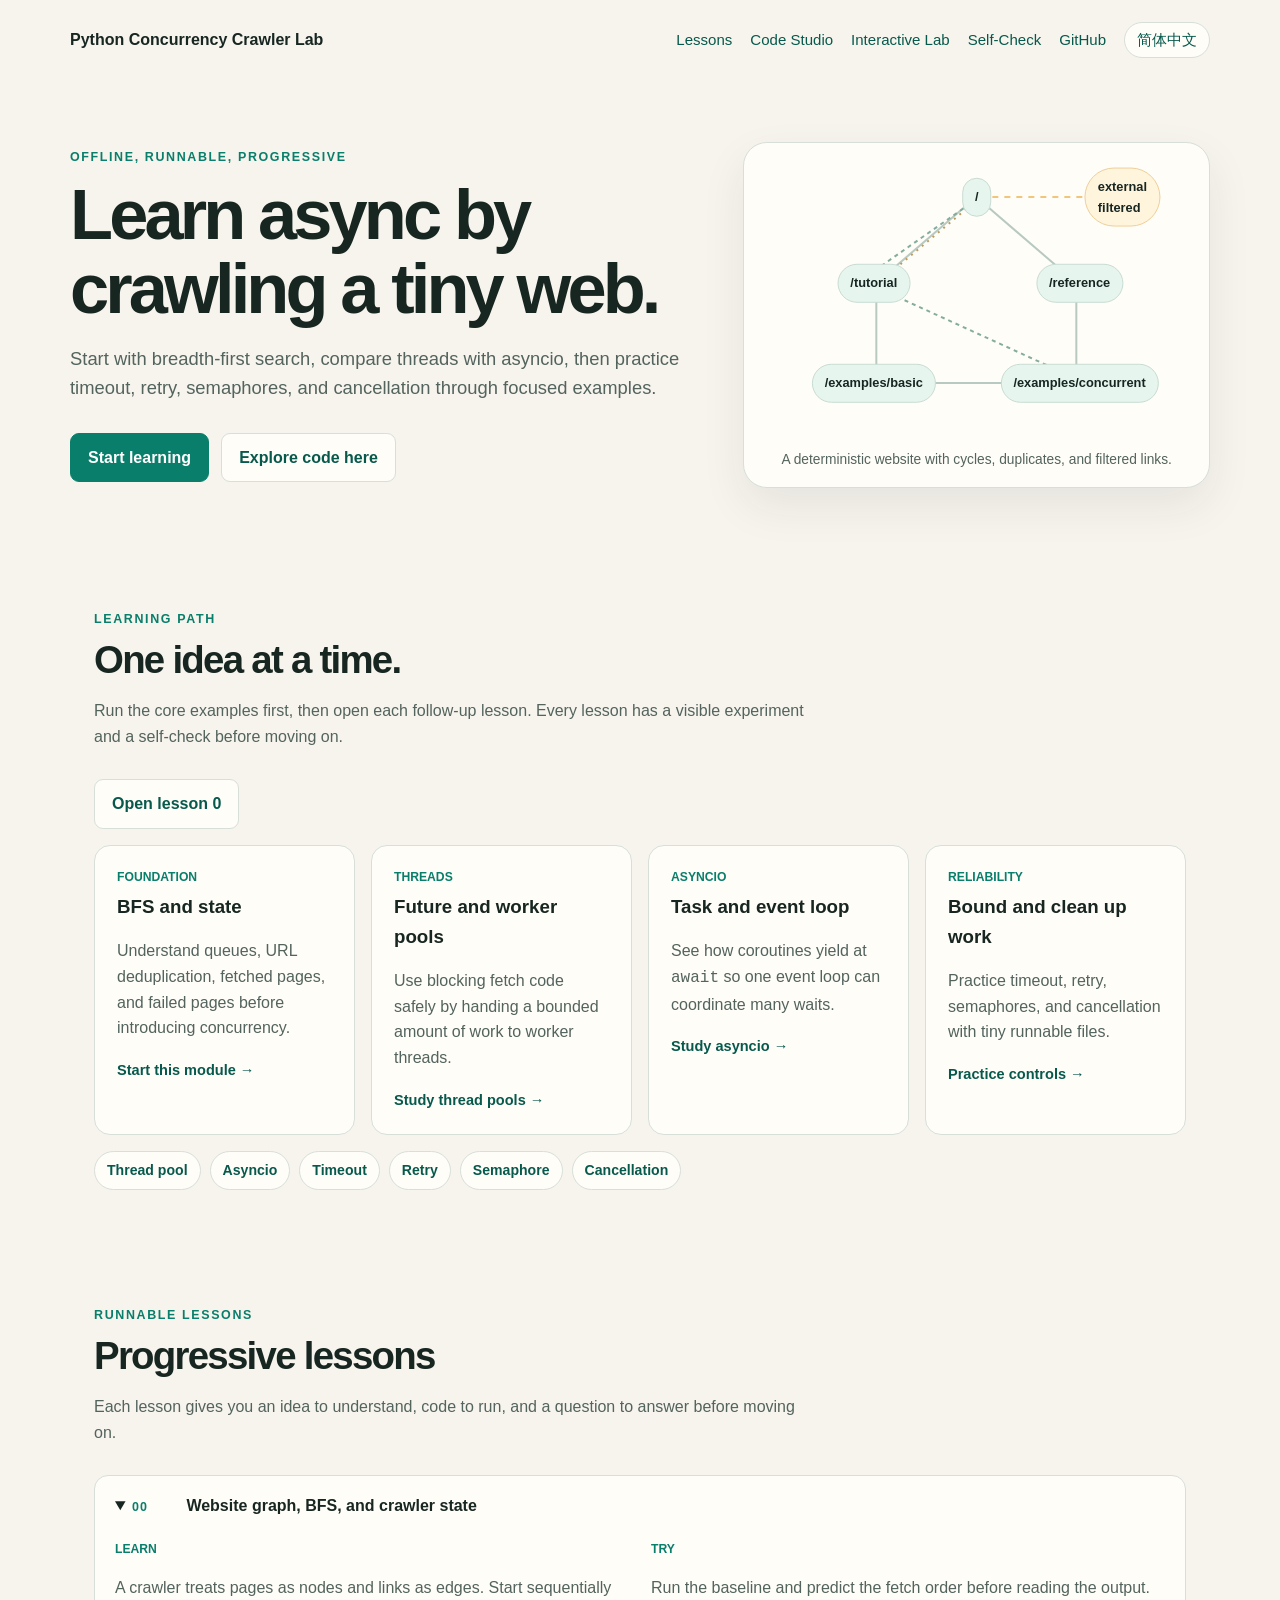
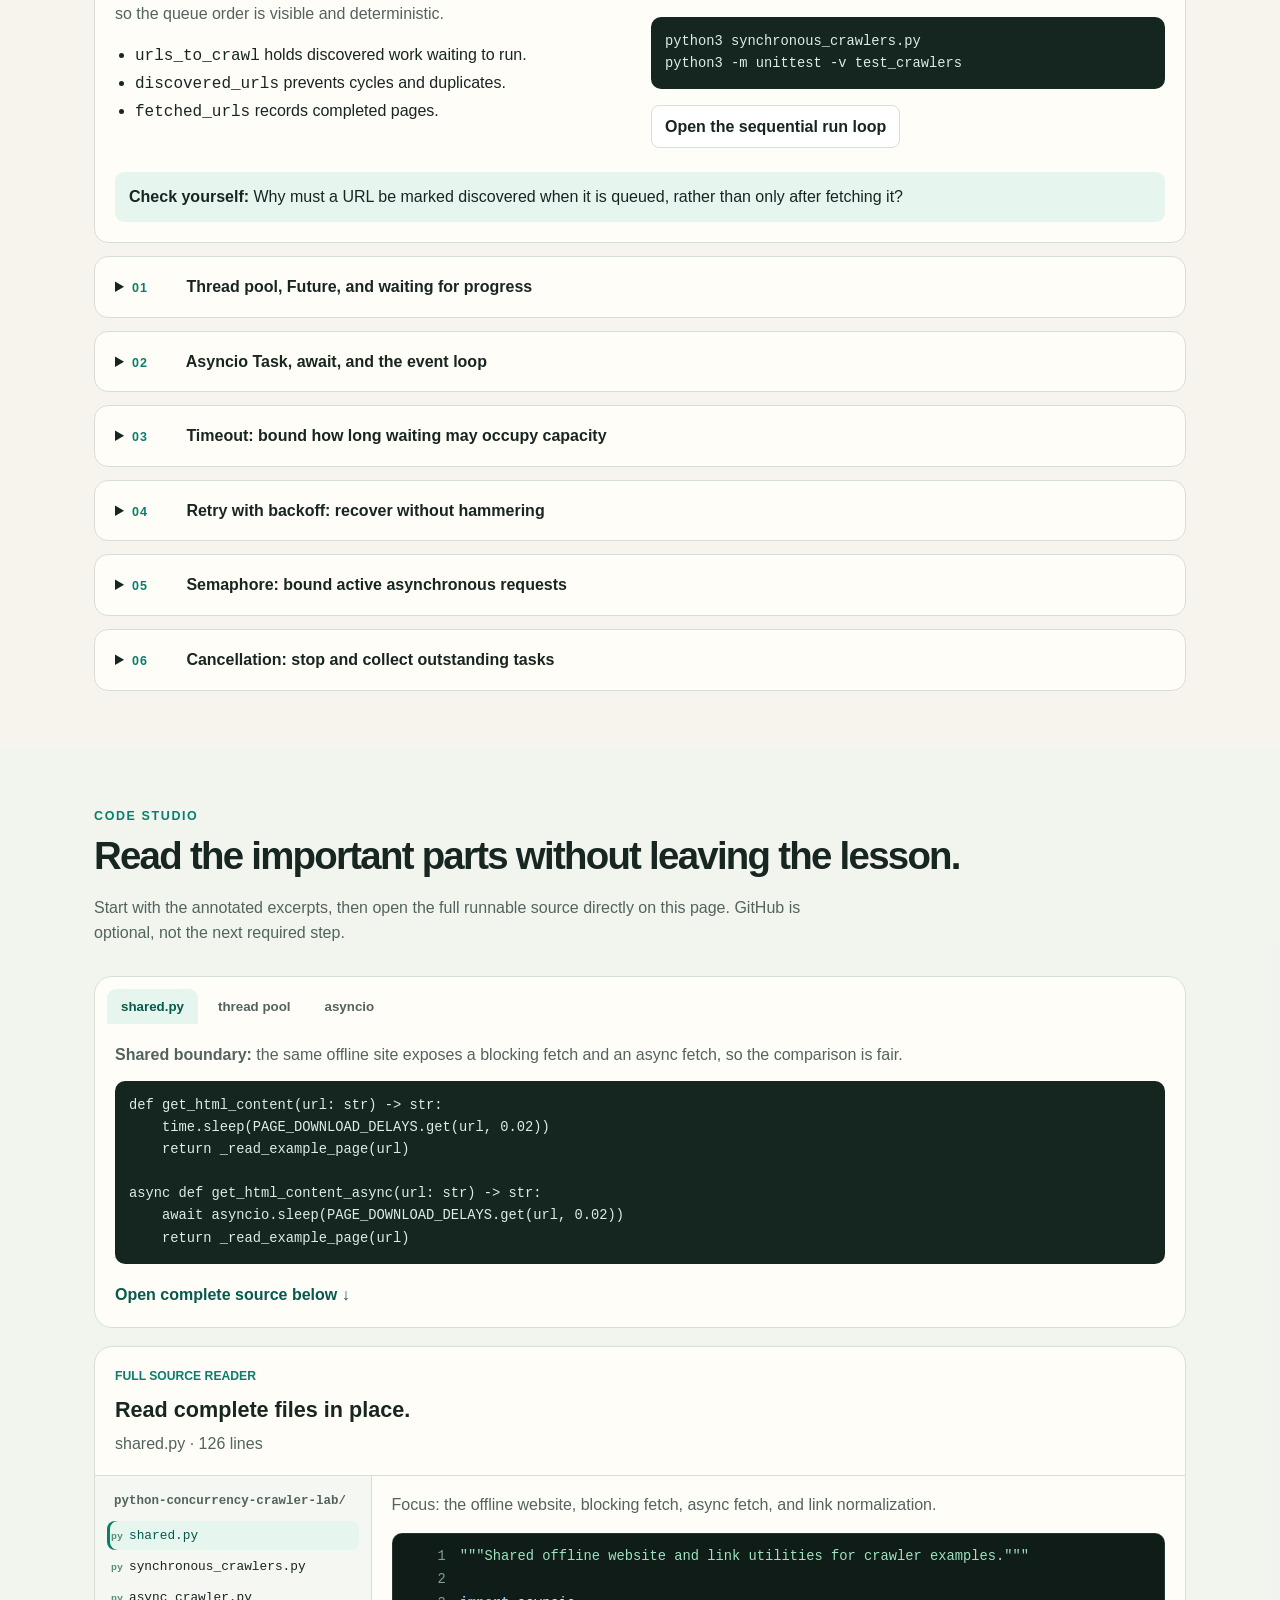
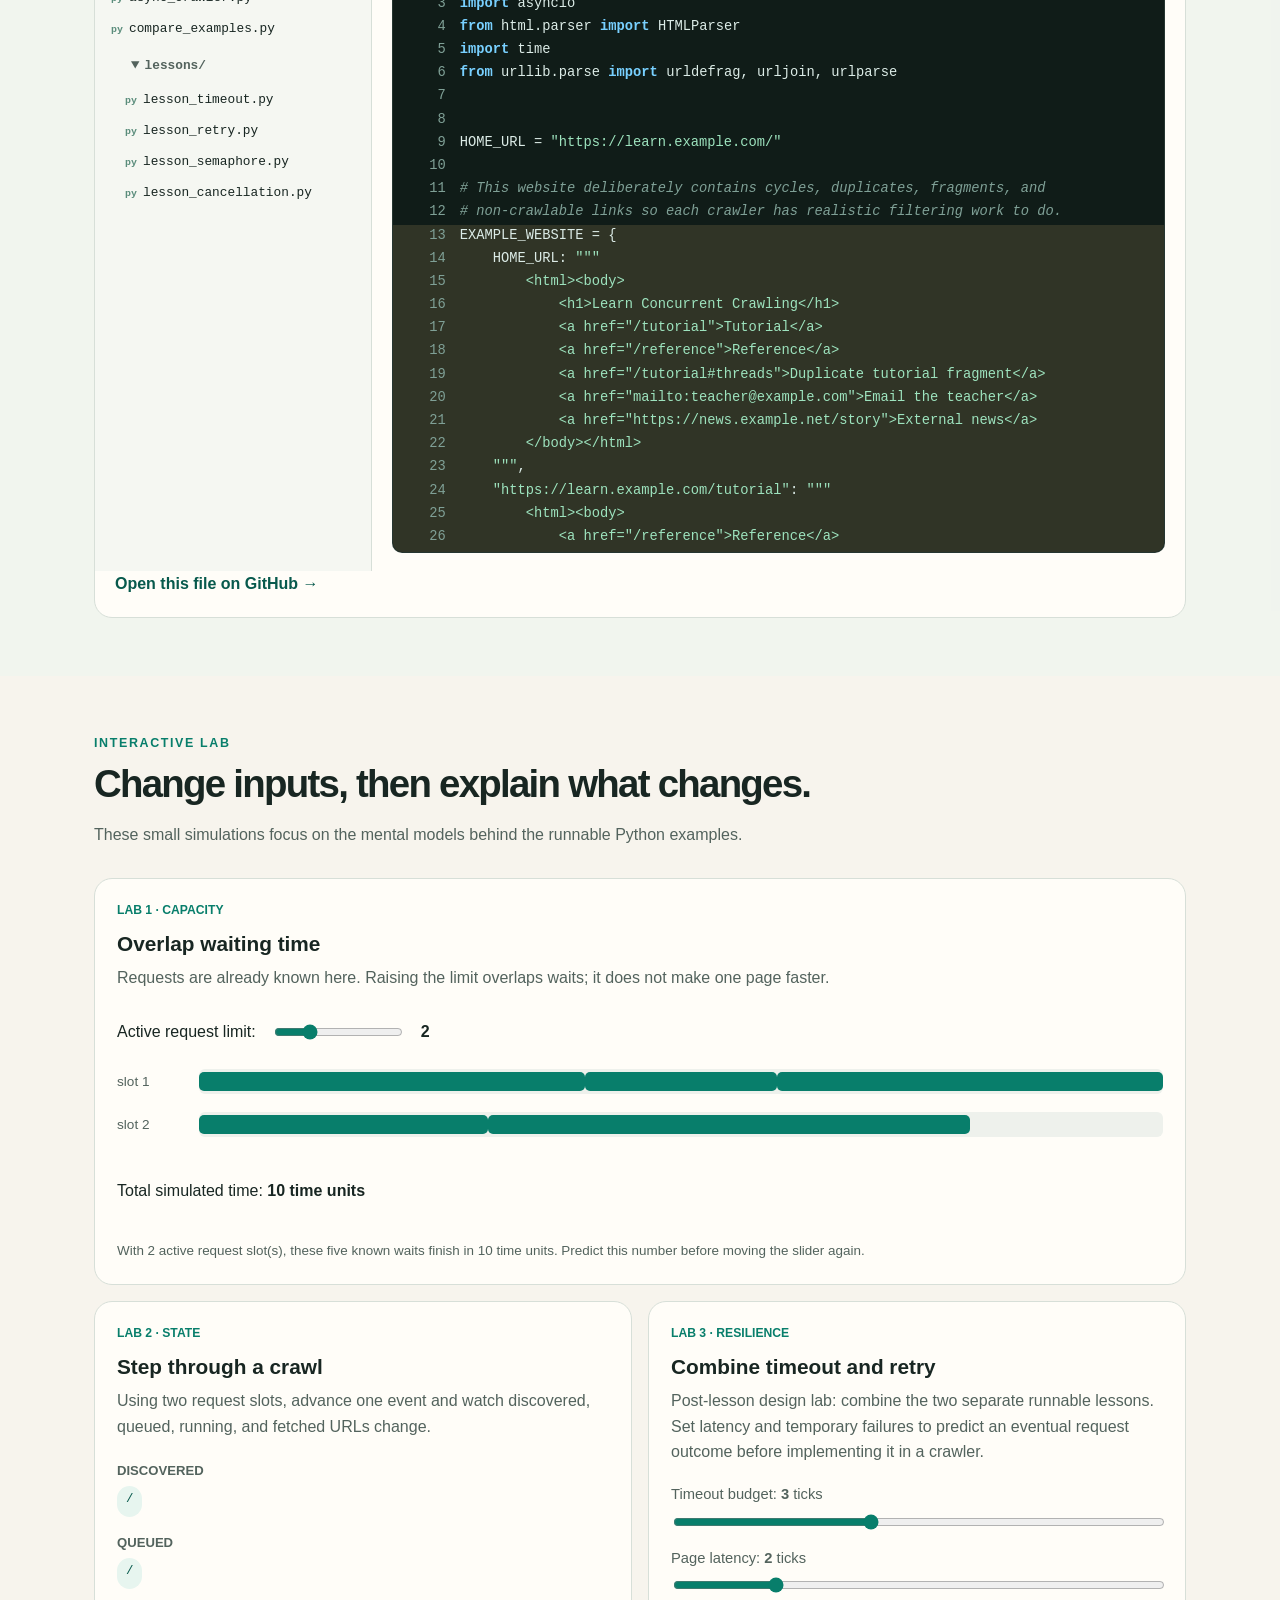
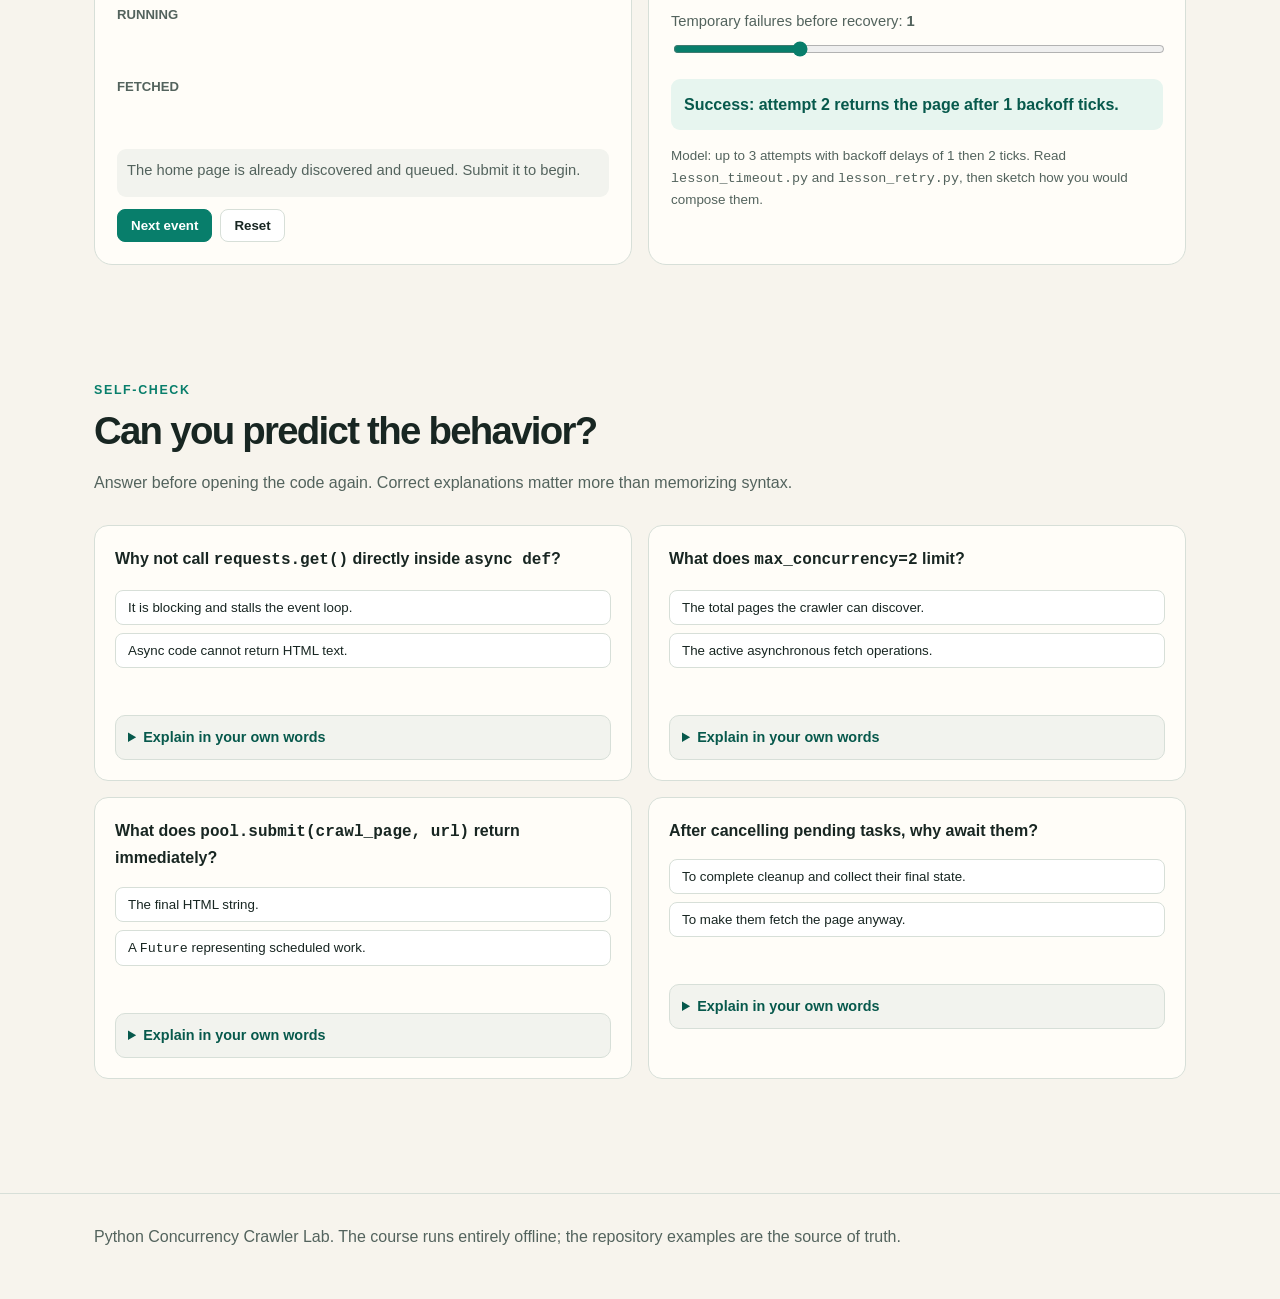
==== commit 5d69512c: "fix(site): align code reader highlights" ====
--- a/docs/index.html
+++ b/docs/index.html
@@ -190,7 +190,7 @@
     get_html_content_async(url),
     timeout=timeout_seconds,
 )</code></pre>
-                    <p><a class="small-button" href="#source-browser" data-source-target="lessons/lesson_timeout.py" data-source-highlight="11-19">Open timeout source</a></p>
+                    <p><a class="small-button" href="#source-browser" data-source-target="lessons/lesson_timeout.py" data-source-highlight="8-16">Open timeout source</a></p>
                   </div>
                 </div>
                 <p class="challenge"><strong>Experiment:</strong> Lower the timeout below the simulated page delay. What result should <code>fetch_with_timeout()</code> return?</p>
@@ -211,7 +211,7 @@
 delay_seconds = base_delay_seconds * (
     2 ** (attempt_number - 1)
 )</code></pre>
-                    <p><a class="small-button" href="#source-browser" data-source-target="lessons/lesson_retry.py" data-source-highlight="24-47">Open retry source</a></p>
+                    <p><a class="small-button" href="#source-browser" data-source-target="lessons/lesson_retry.py" data-source-highlight="27-45">Open retry source</a></p>
                   </div>
                 </div>
                 <p class="challenge"><strong>Check yourself:</strong> Why should a malformed URL or permission failure generally not be retried?</p>
@@ -231,7 +231,7 @@
 
 async with semaphore:
     await fetch_page()</code></pre>
-                    <p><a class="small-button" href="#source-browser" data-source-target="lessons/lesson_semaphore.py" data-source-highlight="22-37">Open semaphore source</a></p>
+                    <p><a class="small-button" href="#source-browser" data-source-target="lessons/lesson_semaphore.py" data-source-highlight="13-36">Open semaphore source</a></p>
                   </div>
                 </div>
                 <p class="challenge"><strong>Check yourself:</strong> What separate limit would stop a huge website from growing the crawl frontier?</p>
@@ -253,7 +253,7 @@
 await asyncio.gather(
     task, return_exceptions=True
 )</code></pre>
-                    <p><a class="small-button" href="#source-browser" data-source-target="lessons/lesson_cancellation.py" data-source-highlight="22-37">Open cancellation source</a></p>
+                    <p><a class="small-button" href="#source-browser" data-source-target="lessons/lesson_cancellation.py" data-source-highlight="19-43">Open cancellation source</a></p>
                   </div>
                 </div>
                 <p class="challenge"><strong>Check yourself:</strong> Why is creating tasks without later awaiting or cancelling them risky?</p>
@@ -321,16 +321,16 @@
             <div class="source-browser-layout">
               <nav class="source-tree" aria-label="Repository source files">
                 <div class="tree-root">python-concurrency-crawler-lab/</div>
-                <button class="tree-file" type="button" data-source-path="shared.py" data-highlight="55-79,93-113" data-focus="Focus: the offline website, blocking fetch, async fetch, and link normalization.">shared.py</button>
-                <button class="tree-file" type="button" data-source-path="synchronous_crawlers.py" data-highlight="34-40,68-108" data-focus="Focus: SequentialWebCrawler, ThreadPoolWebCrawler, Future, wait(), and the lock-protected state update.">synchronous_crawlers.py</button>
+                <button class="tree-file" type="button" data-source-path="shared.py" data-highlight="13-56,71-80,102-125" data-focus="Focus: the offline website, blocking fetch, async fetch, and link normalization.">shared.py</button>
+                <button class="tree-file" type="button" data-source-path="synchronous_crawlers.py" data-highlight="34-40,58-74,76-108" data-focus="Focus: SequentialWebCrawler, ThreadPoolWebCrawler, Future, wait(), and the lock-protected state update.">synchronous_crawlers.py</button>
                 <button class="tree-file" type="button" data-source-path="async_crawler.py" data-highlight="22-65" data-focus="Focus: AsyncWebCrawler, create_task(), asyncio.wait(), and coordinator-owned state.">async_crawler.py</button>
-                <button class="tree-file" type="button" data-source-path="compare_examples.py" data-highlight="10-42" data-focus="Focus: measuring the same crawl through sequential, threaded, and asyncio implementations.">compare_examples.py</button>
+                <button class="tree-file" type="button" data-source-path="compare_examples.py" data-highlight="12-47" data-focus="Focus: measuring the same crawl through sequential, threaded, and asyncio implementations.">compare_examples.py</button>
                 <details class="tree-folder" open>
                   <summary>lessons/</summary>
-                  <button class="tree-file nested" type="button" data-source-path="lessons/lesson_timeout.py" data-highlight="11-19" data-focus="Focus: bounding one await with wait_for().">lesson_timeout.py</button>
-                  <button class="tree-file nested" type="button" data-source-path="lessons/lesson_retry.py" data-highlight="24-47" data-focus="Focus: retrying temporary failures with exponential backoff.">lesson_retry.py</button>
-                  <button class="tree-file nested" type="button" data-source-path="lessons/lesson_semaphore.py" data-highlight="22-37" data-focus="Focus: limiting active async work with a semaphore.">lesson_semaphore.py</button>
-                  <button class="tree-file nested" type="button" data-source-path="lessons/lesson_cancellation.py" data-highlight="22-37" data-focus="Focus: cancelling tasks and awaiting cleanup.">lesson_cancellation.py</button>
+                  <button class="tree-file nested" type="button" data-source-path="lessons/lesson_timeout.py" data-highlight="8-16" data-focus="Focus: bounding one await with wait_for().">lesson_timeout.py</button>
+                  <button class="tree-file nested" type="button" data-source-path="lessons/lesson_retry.py" data-highlight="27-45" data-focus="Focus: retrying temporary failures with exponential backoff.">lesson_retry.py</button>
+                  <button class="tree-file nested" type="button" data-source-path="lessons/lesson_semaphore.py" data-highlight="13-36" data-focus="Focus: limiting active async work with a semaphore.">lesson_semaphore.py</button>
+                  <button class="tree-file nested" type="button" data-source-path="lessons/lesson_cancellation.py" data-highlight="19-43" data-focus="Focus: cancelling tasks and awaiting cleanup.">lesson_cancellation.py</button>
                 </details>
               </nav>
               <div class="source-viewer">
